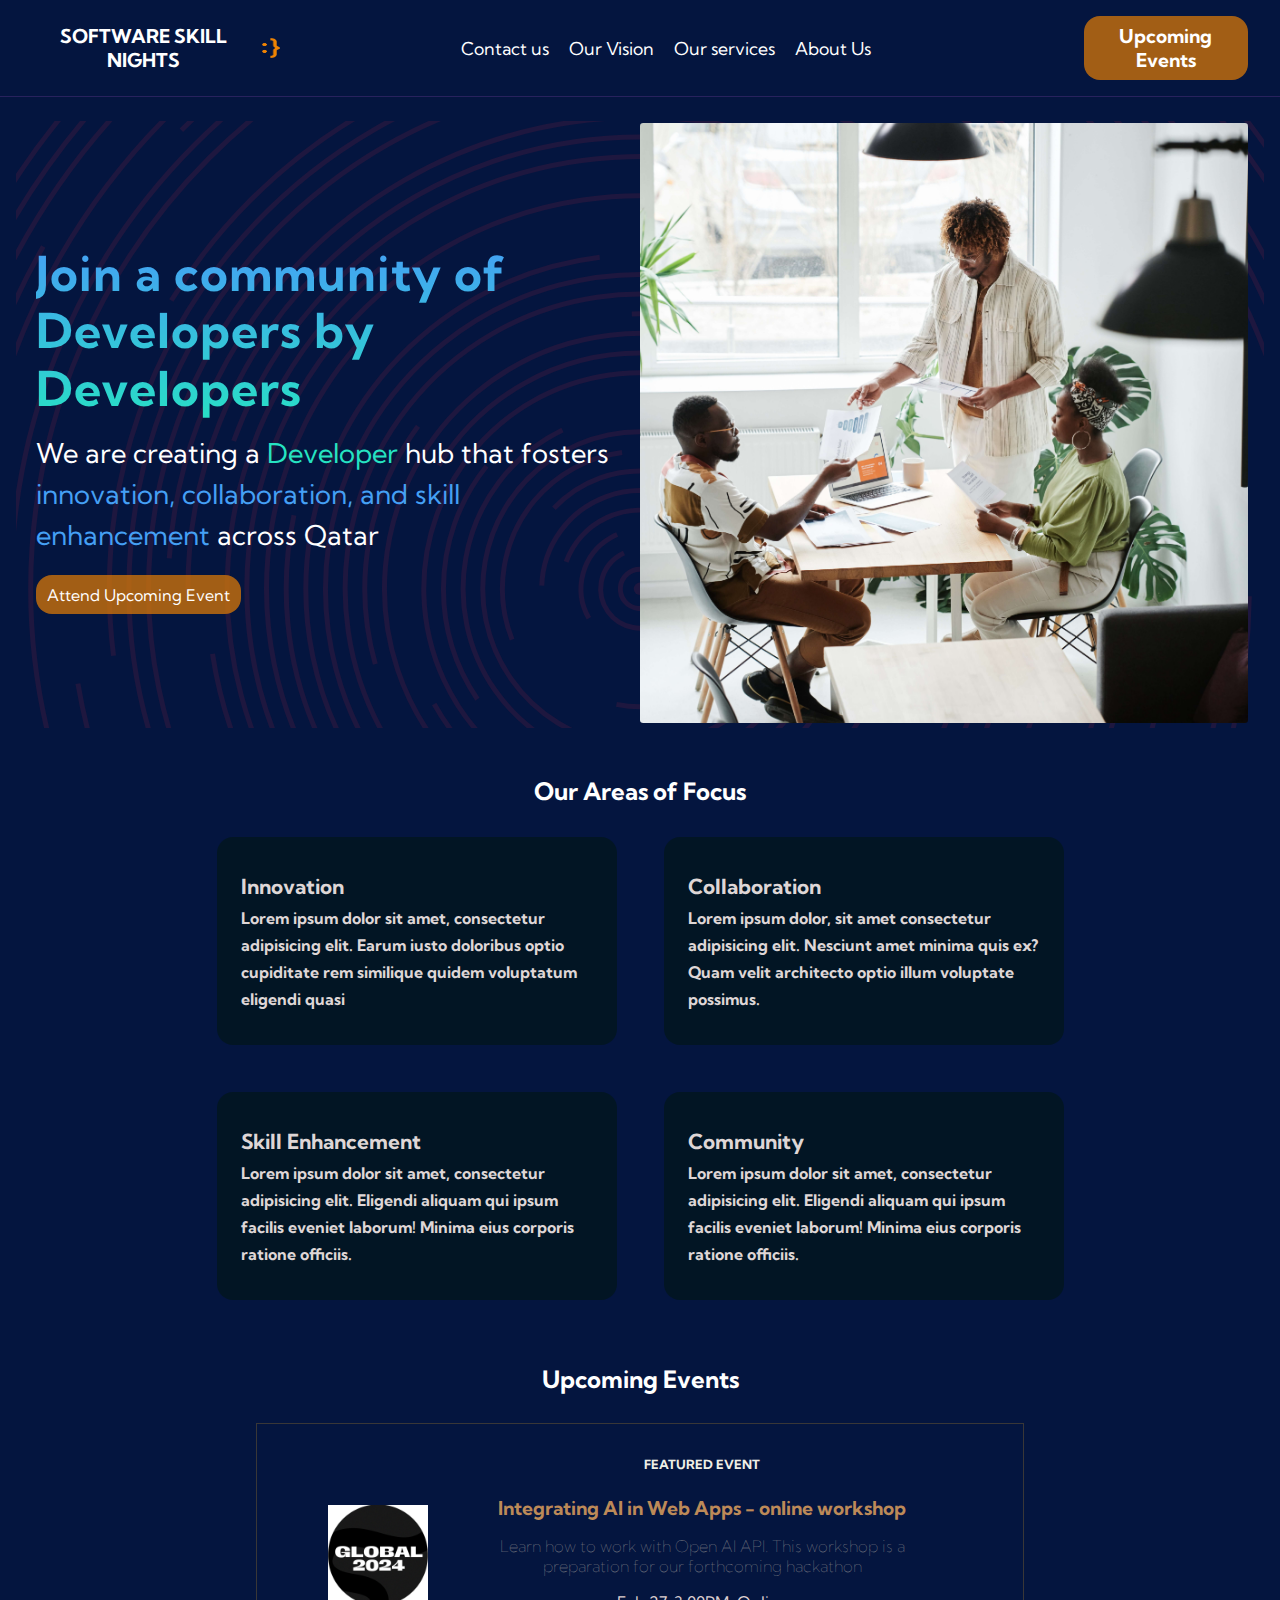
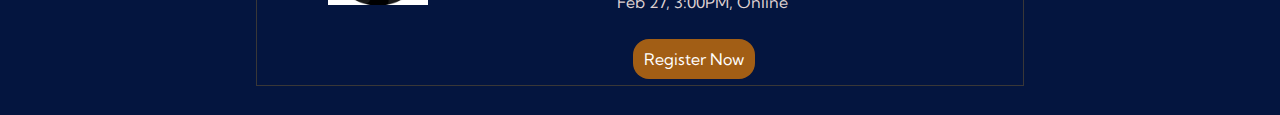
==== index.html @ 9b9510f3 "added a new section" ====
<!DOCTYPE html>
<html lang="en">
<head>
    <meta charset="UTF-8">
    <meta http-equiv="X-UA-Compatible" content="IE=edge">
    <meta name="viewport" content="width=device-width, initial-scale=1.0">
    <link rel="stylesheet" href="/css/styles.css">
    <!-- <link rel="stylesheet" href="https://cdnjs.cloudflare.com/ajax/libs/font-awesome/6.1.0/css/all.min.css" integrity="sha512-10/jx2EXwxxWqCLX/hHth/vu2KY3jCF70dCQB8TSgNjbCVAC/8vai53GfMDrO2Emgwccf2pJqxct9ehpzG+MTw==" crossorigin="anonymous" referrerpolicy="no-referrer"/> -->
    <!-- <link rel="stylesheet" href="https://cdnjs.cloudflare.com/ajax/libs/font-awesome/6.1.0/css/all.min.css" integrity="sha512-10/jx2EXwxxWqCLX/hHth/vu2KY3jCF70dCQB8TSgNjbCVAC/8vai53GfMDrO2Emgwccf2pJqxct9ehpzG+MTw==" crossorigin="anonymous" referrerpolicy="no-referrer"/> -->
    <link rel="stylesheet" href="https://cdnjs.cloudflare.com/ajax/libs/font-awesome/6.1.0/css/all.min.css" integrity="sha512-10/jx2EXwxxWqCLX/hHth/vu2KY3jCF70dCQB8TSgNjbCVAC/8vai53GfMDrO2Emgwccf2pJqxct9ehpzG+MTw==" crossorigin="anonymous" referrerpolicy="no-referrer">
    <title>Software Skill Nights</title>
</head>
<body>
    <header>
        <nav>
            <h3 class="logo">Software Skill Nights
              <img class="logo-img" src="/img/skillnightslogo.png" alt="">  
            </h3>
            <div class="nav-bars">
                <span></span>
                <span></span>
                <span></span>
            </div>  
            <div class="nav-links">
             <div class="links">
                <a href="#">Contact us</a>
                <a href="#">Our Vision</a>
                <a href="#">Our services</a>
                <a href="#">About Us</a>
             </div>  
             <a href="#" class="call-to-action">Upcoming Events</a> 
            </div>  
        </nav>
        <div class="side-menu-links show-mobile-menu">
            <div class="side-bar">
                <div class="side-links">
                   <a href="#">Contact us</a>
                   <a href="#">Vision</a>
                   <a href="#">Our services</a>
                   <a href="#">About Us</a>
                <a href="#">Upcoming Events</a> 
                </div>  
               </div>  

        </div>
    </header>
    <main>
        <section class="landing-page">
            <div class="txt">
                <h1>Join a<span class="accent-txt"> community </span> <span class="accent-txt">of</span> <span class="accent-txt">Developers by</span> Developers</h1>
                <p>We are creating a  <span class="accent-txt2">Developer</span> hub that fosters
                    <span class="accent-txt">innovation, collaboration, and skill enhancement</span> across Qatar
                </p>
                <div class="btns">
                    <a href="#" class="apply-btn">Attend Upcoming Event</a>
                    <!-- <a href="#" class="learn-more-btn">Learn More</a> -->
                </div>
            </div>
            <div class="hero-img">
                <img src="/img/pexels-darlene-alderson-7971229 (1).jpg" alt="">
            </div>
        </section>

        <div class="main-benefits-wrapper">
            <h2 class="section-title">Our Areas of Focus</h2>
            <div class="main-benefits-container">
            <div class="main-benefit">
              <h3 class="benefit-title">
                  <i class="fa-solid fa-gem"></i> Innovation </h3>
              <p>Lorem ipsum dolor sit amet, consectetur adipisicing elit. Earum iusto doloribus optio cupiditate 
                  rem similique quidem voluptatum eligendi quasi</p>
            </div>
            <div class="main-benefit">
              <h3 class="benefit-title"><i class="fa-solid fa-gem"></i> Collaboration </h3>
             <p>Lorem ipsum dolor, sit amet consectetur adipisicing elit. Nesciunt amet minima quis ex? Quam velit 
              architecto optio illum voluptate possimus.</p>
            </div>
            <div class="main-benefit">
              <h3 class="benefit-title"><i class="fa-solid fa-gem"></i> Skill Enhancement </h3>
              <p>Lorem ipsum dolor sit amet, consectetur adipisicing elit. Eligendi aliquam qui ipsum 
                  facilis eveniet laborum! Minima eius corporis ratione officiis.</p>
            </div>
            <div class="main-benefit">
                <h3 class="benefit-title"><i class="fa-solid fa-gem"></i> Community </h3>
                <p>Lorem ipsum dolor sit amet, consectetur adipisicing elit. Eligendi aliquam qui ipsum 
                    facilis eveniet laborum! Minima eius corporis ratione officiis.</p>
              </div>
        </div>
          </div>

 <div class="upcoming-event">
    <h2 class="section-title">Upcoming Events</h2>
    <div class="event-details-container">
        <img src="./img/Launch_Sale_Bevy_Banner-02.webp" alt="" class="event-banner">
        <div class="event-text">
        <h3 class="subtitle"> Featured Event</h3>   
        <p class="event-name">Integrating AI in Web Apps - online workshop</p>
        <p class="event-description">
         Learn how to work with Open AI API. This workshop is a preparation for our forthcoming hackathon
        </p>
         <p class="date-time-location">
           <span class="date">Feb 27,</span> 
           <span class="time">3:00PM,</span>
           <span class="location">Online</span>
         </p>
         <div class="btns">
            <a href="#" class="apply-btn">Register Now</a>
            <!-- <a href="#" class="learn-more-btn">Learn More</a> -->
        </div>
        </div>
    </div>
 </div>         
</main>


<script src="/js/index.js"></script>
</body>
---- css/styles.css ----
@import url('https://fonts.googleapis.com/css2?family=Kumbh+Sans&display=swap');

:root{
    /* CSS HEX */
--clr-penn-blue: #021340ff;
--clr-paynes-gray: #596480ff;
--clr-french-gray: #BBC1D0ff;
--clr-oxford-blue: #04153Fff;
--clr-white: #FFFFFFff;
}
*{
    box-sizing: border-box;
    margin: 0;
    padding: 0;
}
i{
    font-family: unset !important;
}
img{
    max-width: 100%;
}
a{
    text-decoration: none;
    color: #fff;
}
.section-title{
    text-align: center;
}
body{
    background: var(--clr-oxford-blue);
    font-family: 'Kumbh Sans', sans-serif;
    color: #fff;
}
section{
    padding: 2rem 1rem;
}
section:nth-of-type(1){
    padding: 0.1rem 1rem;
}
/*start of navigation */
header{
    position: sticky;
    top: 0;
    bottom: 0;
    left: 0;
    right: 0;
    background: var(--clr-oxford-blue);
}
.logo img{
    width: 20px;
    height: 20px;
}
.logo{
    display: flex;
    align-items: center;
    gap: 0.4rem;
    text-transform: uppercase;
}
nav{
    display: flex;
    align-items: center;
    justify-content: space-between;
    padding: 0.5rem 2rem 0.5rem 2rem;
    padding: 1rem 2rem;
    color: #fff;
    position: relative;
    text-align: center;
    border-bottom: 1px solid rgb(40, 34, 93);
}
.nav-links{
    display: grid;
    grid-template-columns: 4.8fr 1fr;
    justify-content: center;
    gap: 1rem;
    align-items: center;
}
.links>*{
    padding-right: 1rem;
    font-size: 1.1rem;
}

nav h3{
    font-size: 1.2rem;
}
.nav-bars{
    cursor: pointer;
    margin-top: 0.6rem;
}
.nav-bars span{
    display: block;
    height: 2px;
    width: 25px;
    background: #fff;
    margin-bottom: 0.2rem;
    margin-right: 2.5rem;
    position: relative;
    transition: 200ms ease-in;
}
.rotate span:nth-child(2){
    display: none;
}
.rotate span:nth-child(1){
    transform: rotate(-45deg);
    bottom: -0.3rem;
}

.rotate span:nth-child(3){
    transform: rotate(45deg);
}
.side-menu-links{
    background:rgb(18, 17, 17);
    position: fixed;
    top: 3rem;
    left: 0;
    right: 0;
    bottom: 0;
    display: flex;
    justify-content: space-around;
    flex-direction: column;
    align-items: center;
    opacity: 0.9;
    padding-bottom: 2rem;
}
/* .side-menu-links{
    display: none;
} */

.nav-bars{
    display: none;
}
/* toggle on click */
.show-mobile-menu{
    transition: 180ms ease-in;
    transform: translateX(100%);
}
.side-links{
    display: flex;
    flex-direction: column;
    justify-content: space-between;
    text-align: center;
    gap: 1rem;
    min-height: 400px;
}
.links a, .side-links a{
    transition: all 300ms;
}
.links a:hover, .side-links a:hover{
    color: #d07309c7;
}
.call-to-action{
    /* border: 1px solid #fff; */
    border-radius: 1rem;
    padding: 0.5rem 0.7rem;
    transition:all 200ms ease-in-out;
    background: #d07309c7;
    font-size: 1.2rem;
    font-weight: bolder;
}
/* .call-to-action:hover{
    background: linear-gradient(#15a089,#0a3f70);
} */
/* end of navigation */

/* landing-page start */
.landing-page{
    display: grid;
    grid-template-columns: 1fr 1fr;
    align-items: center;
    justify-content: center;
    justify-items: center;
    margin: 1.5rem 1rem;
    background-color: #04153F;
background-image: url("data:image/svg+xml,%3Csvg xmlns='http://www.w3.org/2000/svg' viewBox='0 0 2000 1500'%3E%3Cdefs%3E%3Ccircle stroke='%231E173F' vector-effect='non-scaling-stroke' id='a' fill='none' stroke-width='5' r='315'/%3E%3Cuse id='f' href='%23a' stroke-dasharray='100 100 100 9999'/%3E%3Cuse id='b' href='%23a' stroke-dasharray='250 250 250 250 250 9999'/%3E%3Cuse id='e' href='%23a' stroke-dasharray='1000 500 1000 500 9999'/%3E%3Cuse id='g' href='%23a' stroke-dasharray='1500 9999'/%3E%3Cuse id='h' href='%23a' stroke-dasharray='2000 500 500 9999'/%3E%3Cuse id='j' href='%23a' stroke-dasharray='800 800 800 800 800 9999'/%3E%3Cuse id='k' href='%23a' stroke-dasharray='1200 1200 1200 1200 1200 9999'/%3E%3Cuse id='l' href='%23a' stroke-dasharray='1600 1600 1600 1600 1600 9999'/%3E%3C/defs%3E%3Cg transform='translate(1000 750)' %3E%3Cg transform='rotate(0 0 0)' %3E%3Ccircle fill='%231E173F' r='10'/%3E%3Cg transform='rotate(0 0 0)'%3E%3Cuse href='%23f' transform='scale(.1) rotate(50 0 0)' /%3E%3Cuse href='%23f' transform='scale(.2) rotate(100 0 0)' /%3E%3Cuse href='%23f' transform='scale(.3) rotate(150 0 0)' /%3E%3C/g%3E%3Cg transform='rotate(0 0 0)'%3E%3Cuse href='%23b' transform='scale(.4) rotate(200 0 0)' /%3E%3Cuse href='%23z' transform='scale(.5) rotate(250 0 0)' /%3E%3C/g%3E%3Cg id='z' transform='rotate(0 0 0)'%3E%3Cg transform='rotate(0 0 0)'%3E%3Cuse href='%23b'/%3E%3Cuse href='%23b' transform='scale(1.2) rotate(90 0 0)' /%3E%3Cuse href='%23b' transform='scale(1.4) rotate(60 0 0)' /%3E%3Cuse href='%23e' transform='scale(1.6) rotate(120 0 0)' /%3E%3Cuse href='%23e' transform='scale(1.8) rotate(30 0 0)' /%3E%3C/g%3E%3C/g%3E%3Cg id='y' transform='rotate(0 0 0)'%3E%3Cg transform='rotate(0 0 0)'%3E%3Cuse href='%23e' transform='scale(1.1) rotate(20 0 0)' /%3E%3Cuse href='%23g' transform='scale(1.3) rotate(-40 0 0)' /%3E%3Cuse href='%23g' transform='scale(1.5) rotate(60 0 0)' /%3E%3Cuse href='%23h' transform='scale(1.7) rotate(-80 0 0)' /%3E%3Cuse href='%23j' transform='scale(1.9) rotate(100 0 0)' /%3E%3C/g%3E%3C/g%3E%3Cg transform='rotate(0 0 0)'%3E%3Cg transform='rotate(0 0 0)'%3E%3Cg transform='rotate(0 0 0)'%3E%3Cuse href='%23h' transform='scale(2) rotate(60 0 0)'/%3E%3Cuse href='%23j' transform='scale(2.1) rotate(120 0 0)'/%3E%3Cuse href='%23j' transform='scale(2.3) rotate(180 0 0)'/%3E%3Cuse href='%23h' transform='scale(2.4) rotate(240 0 0)'/%3E%3Cuse href='%23j' transform='scale(2.5) rotate(300 0 0)'/%3E%3C/g%3E%3Cuse href='%23y' transform='scale(2) rotate(180 0 0)' /%3E%3Cuse href='%23j' transform='scale(2.7)'/%3E%3Cuse href='%23j' transform='scale(2.8) rotate(45 0 0)'/%3E%3Cuse href='%23j' transform='scale(2.9) rotate(90 0 0)'/%3E%3Cuse href='%23k' transform='scale(3.1) rotate(135 0 0)'/%3E%3Cuse href='%23k' transform='scale(3.2) rotate(180 0 0)'/%3E%3C/g%3E%3Cuse href='%23k' transform='scale(3.3) rotate(225 0 0)'/%3E%3Cuse href='%23k' transform='scale(3.5) rotate(270 0 0)'/%3E%3Cuse href='%23k' transform='scale(3.6) rotate(315 0 0)'/%3E%3Cuse href='%23k' transform='scale(3.7)'/%3E%3Cuse href='%23k' transform='scale(3.9) rotate(75 0 0)'/%3E%3C/g%3E%3C/g%3E%3C/g%3E%3C/svg%3E");
/* background-attachment: fixed; */
background-repeat: no-repeat;
background-size: cover;
}

.hero-img img{
    max-height: 600px;
    width: 700px;
    object-fit: cover;
    border-radius: 0.2rem;
}
.landing-page .txt{
    max-width: 600px;
}
.landing-page .txt h1{
   font-size: clamp(1rem, -1.5rem + 8vw, 3rem);
   line-height: 1.2;
   padding-bottom: 1rem;
   letter-spacing: 1px;
   background: -webkit-linear-gradient(#45a0f5, #26e3c2);
   -webkit-background-clip: text;
   -webkit-text-fill-color: transparent;
}
.landing-page .txt p{
   font-size: clamp(0.8rem, -1.3rem + 4vw, 1.7rem);
   line-height: 1.5;
}
.accent-txt{
    color: #45a0f5;
}
.accent-txt2{
    color: #26e3c2;
}
.btns{
    margin-top: 1.8rem;
}
.apply-btn{
    background: #d07309c7;
    color:#fff;
    padding: 0.6rem 0.7rem; 
    border-radius: 1rem;
    margin-right: 1rem;
}
/* .learn-more-btn{
    border: 1px solid #fff;
    border-radius: 1rem;
    padding: 0.35rem 0.7rem;
    transition:all 200ms ease-in-out;
} */
/* landing-page end */
.main-benefits-wrapper{
display: flex;
flex-direction: column;
justify-content: center;
justify-items: center;
align-items: center;
gap: 15px;
/* max-width: 1000px; */
width: 100%;
margin: 3rem auto;
}
.main-benefits-container{
    display: flex;
    flex-wrap: wrap;
    flex-direction: row;
    justify-content: center;
    justify-items: center;
    align-items: center;
    gap: 15px;
    /* max-width: 1000px; */
    width: 100%;
}
.main-benefit{
    background: #0116097b;
    margin: 1rem;
    /* width: 100%; */
    min-width: 300px;
    max-width: 400px;
    padding: 2rem 1.5rem;
    line-height: 1.7;
    color: #ded6d6;
    font-weight: bolder;
    border-radius: 1rem;
    justify-self: center;
    /* max-width: 1200px; */
}
.benefit-title{
    font-size: 1.3rem;
}

/*START OF FEATURED EVENT SECTION */
.upcoming-event{
    margin: 1.2rem auto;
    max-width: 800px;
    width: 100%;
}
.event-details-container{
    display: flex;
    flex-wrap: wrap;
    justify-content: center;
    text-align: center;
    gap: 1.5rem;
    padding: 1rem;
    /* background-color: #04153F;
    background-image: url("data:image/svg+xml,%3Csvg xmlns='http://www.w3.org/2000/svg' viewBox='0 0 2000 1500'%3E%3Cdefs%3E%3Ccircle stroke='%231E173F' vector-effect='non-scaling-stroke' id='a' fill='none' stroke-width='5' r='315'/%3E%3Cuse id='f' href='%23a' stroke-dasharray='100 100 100 9999'/%3E%3Cuse id='b' href='%23a' stroke-dasharray='250 250 250 250 250 9999'/%3E%3Cuse id='e' href='%23a' stroke-dasharray='1000 500 1000 500 9999'/%3E%3Cuse id='g' href='%23a' stroke-dasharray='1500 9999'/%3E%3Cuse id='h' href='%23a' stroke-dasharray='2000 500 500 9999'/%3E%3Cuse id='j' href='%23a' stroke-dasharray='800 800 800 800 800 9999'/%3E%3Cuse id='k' href='%23a' stroke-dasharray='1200 1200 1200 1200 1200 9999'/%3E%3Cuse id='l' href='%23a' stroke-dasharray='1600 1600 1600 1600 1600 9999'/%3E%3C/defs%3E%3Cg transform='translate(1000 750)' %3E%3Cg transform='rotate(0 0 0)' %3E%3Ccircle fill='%231E173F' r='10'/%3E%3Cg transform='rotate(0 0 0)'%3E%3Cuse href='%23f' transform='scale(.1) rotate(50 0 0)' /%3E%3Cuse href='%23f' transform='scale(.2) rotate(100 0 0)' /%3E%3Cuse href='%23f' transform='scale(.3) rotate(150 0 0)' /%3E%3C/g%3E%3Cg transform='rotate(0 0 0)'%3E%3Cuse href='%23b' transform='scale(.4) rotate(200 0 0)' /%3E%3Cuse href='%23z' transform='scale(.5) rotate(250 0 0)' /%3E%3C/g%3E%3Cg id='z' transform='rotate(0 0 0)'%3E%3Cg transform='rotate(0 0 0)'%3E%3Cuse href='%23b'/%3E%3Cuse href='%23b' transform='scale(1.2) rotate(90 0 0)' /%3E%3Cuse href='%23b' transform='scale(1.4) rotate(60 0 0)' /%3E%3Cuse href='%23e' transform='scale(1.6) rotate(120 0 0)' /%3E%3Cuse href='%23e' transform='scale(1.8) rotate(30 0 0)' /%3E%3C/g%3E%3C/g%3E%3Cg id='y' transform='rotate(0 0 0)'%3E%3Cg transform='rotate(0 0 0)'%3E%3Cuse href='%23e' transform='scale(1.1) rotate(20 0 0)' /%3E%3Cuse href='%23g' transform='scale(1.3) rotate(-40 0 0)' /%3E%3Cuse href='%23g' transform='scale(1.5) rotate(60 0 0)' /%3E%3Cuse href='%23h' transform='scale(1.7) rotate(-80 0 0)' /%3E%3Cuse href='%23j' transform='scale(1.9) rotate(100 0 0)' /%3E%3C/g%3E%3C/g%3E%3Cg transform='rotate(0 0 0)'%3E%3Cg transform='rotate(0 0 0)'%3E%3Cg transform='rotate(0 0 0)'%3E%3Cuse href='%23h' transform='scale(2) rotate(60 0 0)'/%3E%3Cuse href='%23j' transform='scale(2.1) rotate(120 0 0)'/%3E%3Cuse href='%23j' transform='scale(2.3) rotate(180 0 0)'/%3E%3Cuse href='%23h' transform='scale(2.4) rotate(240 0 0)'/%3E%3Cuse href='%23j' transform='scale(2.5) rotate(300 0 0)'/%3E%3C/g%3E%3Cuse href='%23y' transform='scale(2) rotate(180 0 0)' /%3E%3Cuse href='%23j' transform='scale(2.7)'/%3E%3Cuse href='%23j' transform='scale(2.8) rotate(45 0 0)'/%3E%3Cuse href='%23j' transform='scale(2.9) rotate(90 0 0)'/%3E%3Cuse href='%23k' transform='scale(3.1) rotate(135 0 0)'/%3E%3Cuse href='%23k' transform='scale(3.2) rotate(180 0 0)'/%3E%3C/g%3E%3Cuse href='%23k' transform='scale(3.3) rotate(225 0 0)'/%3E%3Cuse href='%23k' transform='scale(3.5) rotate(270 0 0)'/%3E%3Cuse href='%23k' transform='scale(3.6) rotate(315 0 0)'/%3E%3Cuse href='%23k' transform='scale(3.7)'/%3E%3Cuse href='%23k' transform='scale(3.9) rotate(75 0 0)'/%3E%3C/g%3E%3C/g%3E%3C/g%3E%3C/svg%3E");
    background-repeat: no-repeat;
    background-size: cover; */
    /* justify-content: space-around; */
    align-items: center;
    border: 1px solid rgb(57, 55, 55);
    max-width: 1000px;
    margin: 1.8rem 1rem;
}
.event-details-container img{
    max-width: 100px;
    width: 100%;
}
.event-details-container .subtitle{
    color: #efefe6;
    padding: 1rem;
    text-transform: uppercase;
    font-size: 0.8rem;
}
.event-details-container p{
    color: #ddd0d0;
    padding: 0.5rem;
    max-width: 500px;
}
.event-details-container .event-name{
    font-weight: bolder;
    color: #f0ac5fc7;
    font-size: 1.2rem;
}
.event-details-container .event-description{
    color: #9a9595;
    font-weight: lighter;
}

/* END OF FEATURED EVENT SECTION */


/* media queries */
@media(max-width:800px){
    .nav-links{
        display: none;
    }
    .nav-bars{
        display: block;
    }
    .landing-page{
        grid-template-columns: 1fr;
    }
    .hero-img{
        order: -1;
    }
    .landing-page .txt{
        max-width: 500px;
        text-align: center;
        margin-top: 2rem;
        background: #07053c;
        padding: 2rem 1rem;
        /* font-size: 1.8rem; */
    }
    .landing-page .txt p{
        font-size: clamp(1.2rem, 2.5vw, 2rem);  
        text-align: center;
    }
    .landing-page .txt h1{
        font-size: clamp(1.5rem, 2.5vw, 4rem); 
    }
    .hero-img{
        max-height: 380px;
    }
    .hero-img img{
        max-height: 380px;
    }
}

/* START OF PRICING PLANS SECTION */
.titles{
  text-align: center;
  padding-bottom: 2rem;
  display: flex;
  justify-content: center;
  justify-items: center;
  align-items: center;
  flex-direction: column;
}
.titles p{
    padding: 0.5rem;
    max-width: 600px;
}

/* hide scroll bars on chrome */
.technologies-used::-webkit-scrollbar {
    display: none;
  }
.technologies-used{
    -ms-overflow-style: none;  /* IE and Edge */
    scrollbar-width: none;  /* Firefox */
  }  
/* END OF PRICING PLANS SECTION */

/* make side menu disappear on big screens if open */
@media(min-width:800px){
    .side-menu-links{
    transform: translateX(100%);
    }   
}
/* end of media queries */
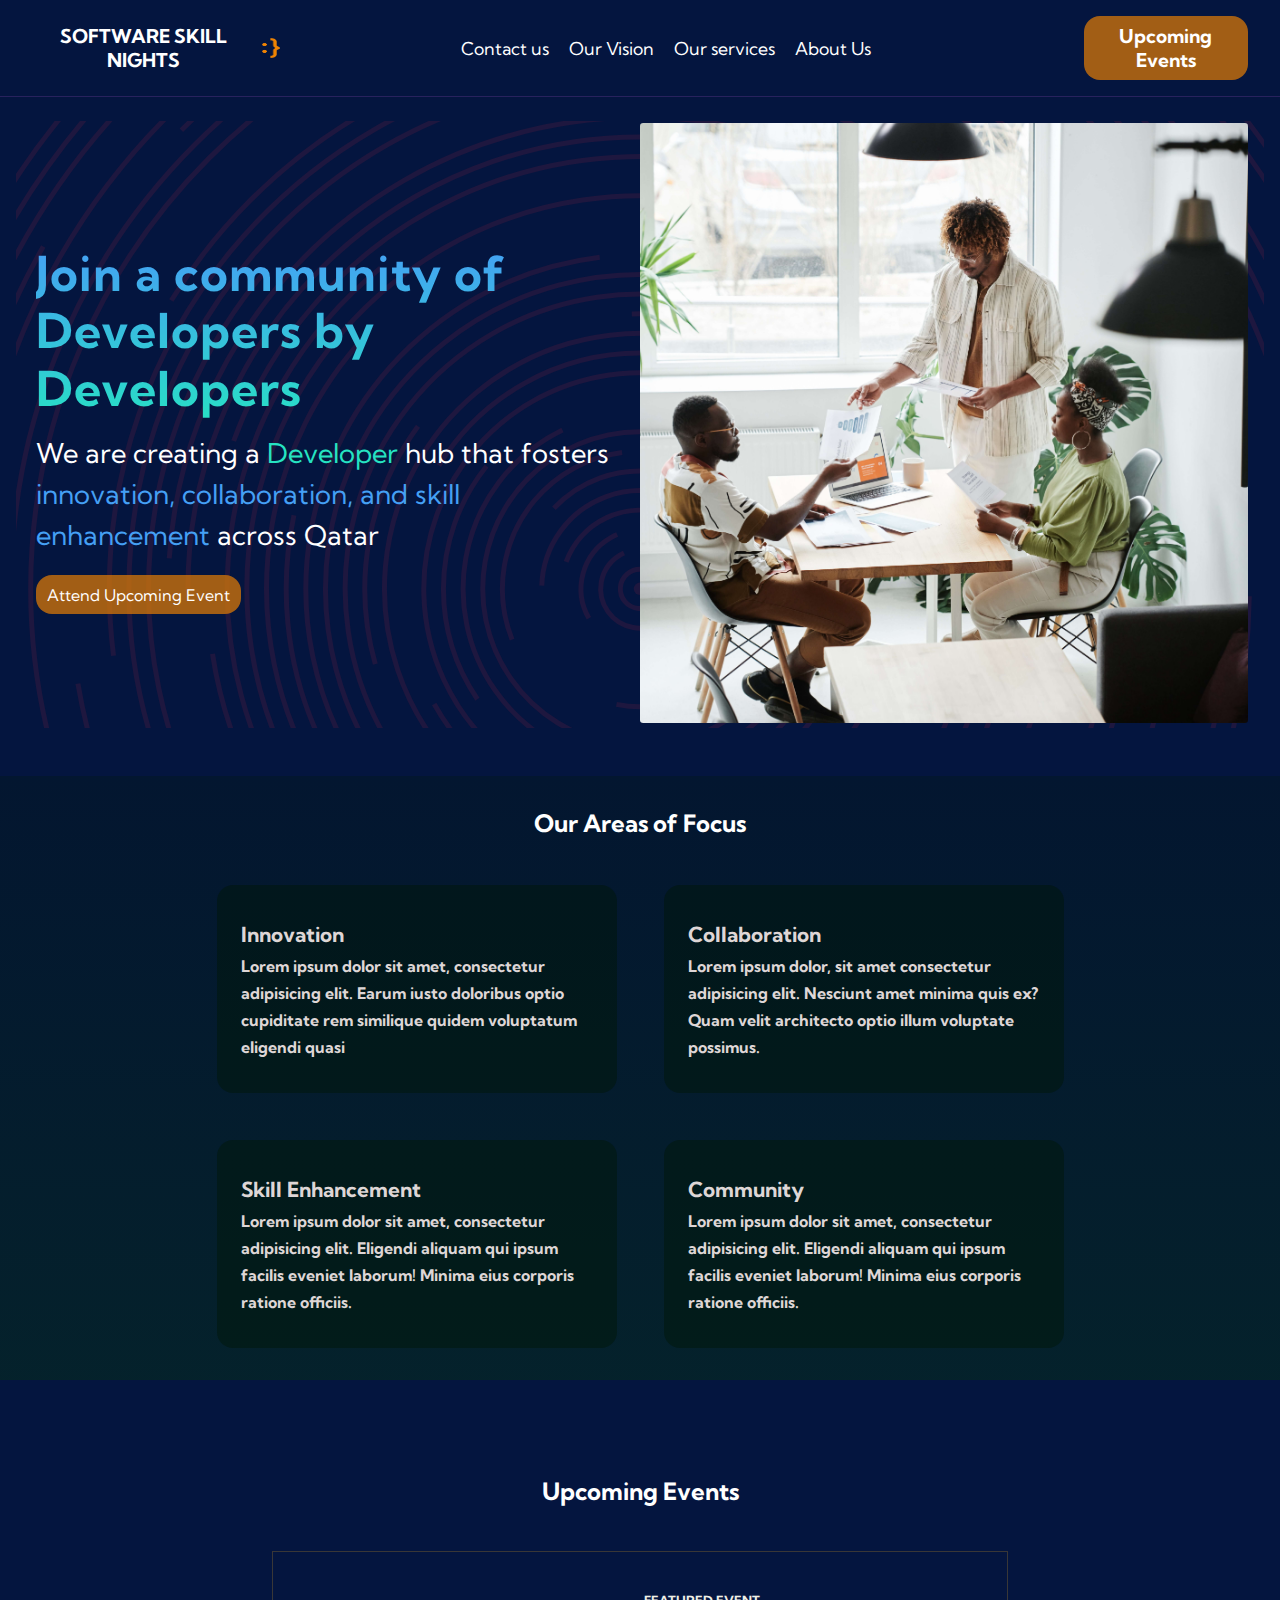
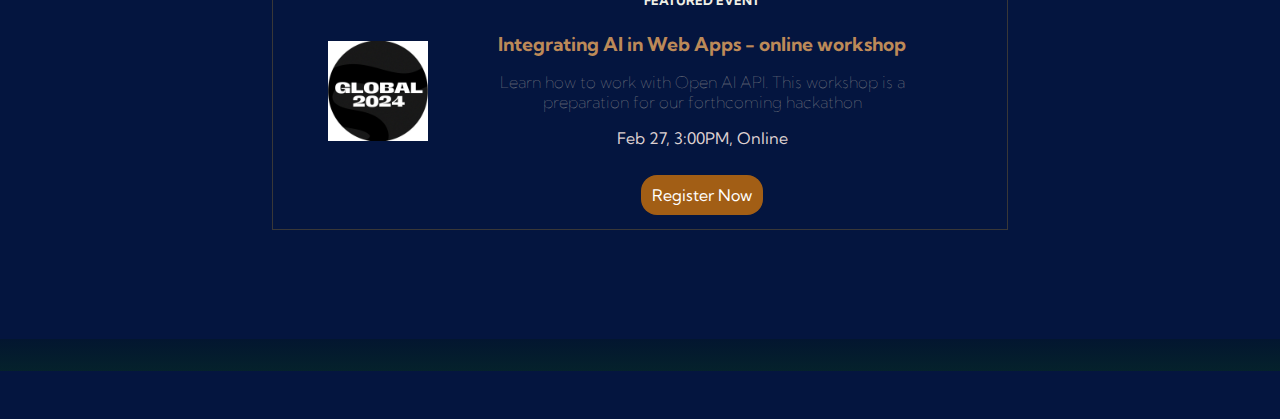
==== commit 0d904714: "added more sections" ====
--- a/index.html
+++ b/index.html
@@ -61,7 +61,7 @@
             </div>
         </section>
 
-        <div class="main-benefits-wrapper">
+        <section class="main-benefits-wrapper">
             <h2 class="section-title">Our Areas of Focus</h2>
             <div class="main-benefits-container">
             <div class="main-benefit">
@@ -86,9 +86,9 @@
                     facilis eveniet laborum! Minima eius corporis ratione officiis.</p>
               </div>
         </div>
-          </div>
+        </section>
 
- <div class="upcoming-event">
+ <section class="upcoming-event">
     <h2 class="section-title">Upcoming Events</h2>
     <div class="event-details-container">
         <img src="./img/Launch_Sale_Bevy_Banner-02.webp" alt="" class="event-banner">
@@ -109,7 +109,11 @@
         </div>
         </div>
     </div>
- </div>         
+</section>
+ 
+ <section class="main-benefits-wrapper about-us">
+
+    </section> 
 </main>
 
 
--- a/css/styles.css
+++ b/css/styles.css
@@ -25,6 +25,7 @@
 }
 .section-title{
     text-align: center;
+    padding: 1rem;
 }
 body{
     background: var(--clr-oxford-blue);
@@ -231,6 +232,8 @@
 /* max-width: 1000px; */
 width: 100%;
 margin: 3rem auto;
+background: linear-gradient(#031630, #052f167b);
+padding: 1rem;
 }
 .main-benefits-container{
     display: flex;
@@ -273,14 +276,14 @@
     justify-content: center;
     text-align: center;
     gap: 1.5rem;
-    padding: 1rem;
+    padding: 1.5rem 1rem;
     /* background-color: #04153F;
     background-image: url("data:image/svg+xml,%3Csvg xmlns='http://www.w3.org/2000/svg' viewBox='0 0 2000 1500'%3E%3Cdefs%3E%3Ccircle stroke='%231E173F' vector-effect='non-scaling-stroke' id='a' fill='none' stroke-width='5' r='315'/%3E%3Cuse id='f' href='%23a' stroke-dasharray='100 100 100 9999'/%3E%3Cuse id='b' href='%23a' stroke-dasharray='250 250 250 250 250 9999'/%3E%3Cuse id='e' href='%23a' stroke-dasharray='1000 500 1000 500 9999'/%3E%3Cuse id='g' href='%23a' stroke-dasharray='1500 9999'/%3E%3Cuse id='h' href='%23a' stroke-dasharray='2000 500 500 9999'/%3E%3Cuse id='j' href='%23a' stroke-dasharray='800 800 800 800 800 9999'/%3E%3Cuse id='k' href='%23a' stroke-dasharray='1200 1200 1200 1200 1200 9999'/%3E%3Cuse id='l' href='%23a' stroke-dasharray='1600 1600 1600 1600 1600 9999'/%3E%3C/defs%3E%3Cg transform='translate(1000 750)' %3E%3Cg transform='rotate(0 0 0)' %3E%3Ccircle fill='%231E173F' r='10'/%3E%3Cg transform='rotate(0 0 0)'%3E%3Cuse href='%23f' transform='scale(.1) rotate(50 0 0)' /%3E%3Cuse href='%23f' transform='scale(.2) rotate(100 0 0)' /%3E%3Cuse href='%23f' transform='scale(.3) rotate(150 0 0)' /%3E%3C/g%3E%3Cg transform='rotate(0 0 0)'%3E%3Cuse href='%23b' transform='scale(.4) rotate(200 0 0)' /%3E%3Cuse href='%23z' transform='scale(.5) rotate(250 0 0)' /%3E%3C/g%3E%3Cg id='z' transform='rotate(0 0 0)'%3E%3Cg transform='rotate(0 0 0)'%3E%3Cuse href='%23b'/%3E%3Cuse href='%23b' transform='scale(1.2) rotate(90 0 0)' /%3E%3Cuse href='%23b' transform='scale(1.4) rotate(60 0 0)' /%3E%3Cuse href='%23e' transform='scale(1.6) rotate(120 0 0)' /%3E%3Cuse href='%23e' transform='scale(1.8) rotate(30 0 0)' /%3E%3C/g%3E%3C/g%3E%3Cg id='y' transform='rotate(0 0 0)'%3E%3Cg transform='rotate(0 0 0)'%3E%3Cuse href='%23e' transform='scale(1.1) rotate(20 0 0)' /%3E%3Cuse href='%23g' transform='scale(1.3) rotate(-40 0 0)' /%3E%3Cuse href='%23g' transform='scale(1.5) rotate(60 0 0)' /%3E%3Cuse href='%23h' transform='scale(1.7) rotate(-80 0 0)' /%3E%3Cuse href='%23j' transform='scale(1.9) rotate(100 0 0)' /%3E%3C/g%3E%3C/g%3E%3Cg transform='rotate(0 0 0)'%3E%3Cg transform='rotate(0 0 0)'%3E%3Cg transform='rotate(0 0 0)'%3E%3Cuse href='%23h' transform='scale(2) rotate(60 0 0)'/%3E%3Cuse href='%23j' transform='scale(2.1) rotate(120 0 0)'/%3E%3Cuse href='%23j' transform='scale(2.3) rotate(180 0 0)'/%3E%3Cuse href='%23h' transform='scale(2.4) rotate(240 0 0)'/%3E%3Cuse href='%23j' transform='scale(2.5) rotate(300 0 0)'/%3E%3C/g%3E%3Cuse href='%23y' transform='scale(2) rotate(180 0 0)' /%3E%3Cuse href='%23j' transform='scale(2.7)'/%3E%3Cuse href='%23j' transform='scale(2.8) rotate(45 0 0)'/%3E%3Cuse href='%23j' transform='scale(2.9) rotate(90 0 0)'/%3E%3Cuse href='%23k' transform='scale(3.1) rotate(135 0 0)'/%3E%3Cuse href='%23k' transform='scale(3.2) rotate(180 0 0)'/%3E%3C/g%3E%3Cuse href='%23k' transform='scale(3.3) rotate(225 0 0)'/%3E%3Cuse href='%23k' transform='scale(3.5) rotate(270 0 0)'/%3E%3Cuse href='%23k' transform='scale(3.6) rotate(315 0 0)'/%3E%3Cuse href='%23k' transform='scale(3.7)'/%3E%3Cuse href='%23k' transform='scale(3.9) rotate(75 0 0)'/%3E%3C/g%3E%3C/g%3E%3C/g%3E%3C/svg%3E");
     background-repeat: no-repeat;
     background-size: cover; */
     /* justify-content: space-around; */
     align-items: center;
-    border: 1px solid rgb(57, 55, 55);
+    border: 0.5px solid rgb(57, 55, 55);
     max-width: 1000px;
     margin: 1.8rem 1rem;
 }
@@ -308,6 +311,14 @@
     color: #9a9595;
     font-weight: lighter;
 }
+.event-details-container .apply-btn{
+    margin: 1rem;
+}
+
+/* ABOUT US SECTION */
+
+/* ABOUT US SECTION */
+
 
 /* END OF FEATURED EVENT SECTION */
 
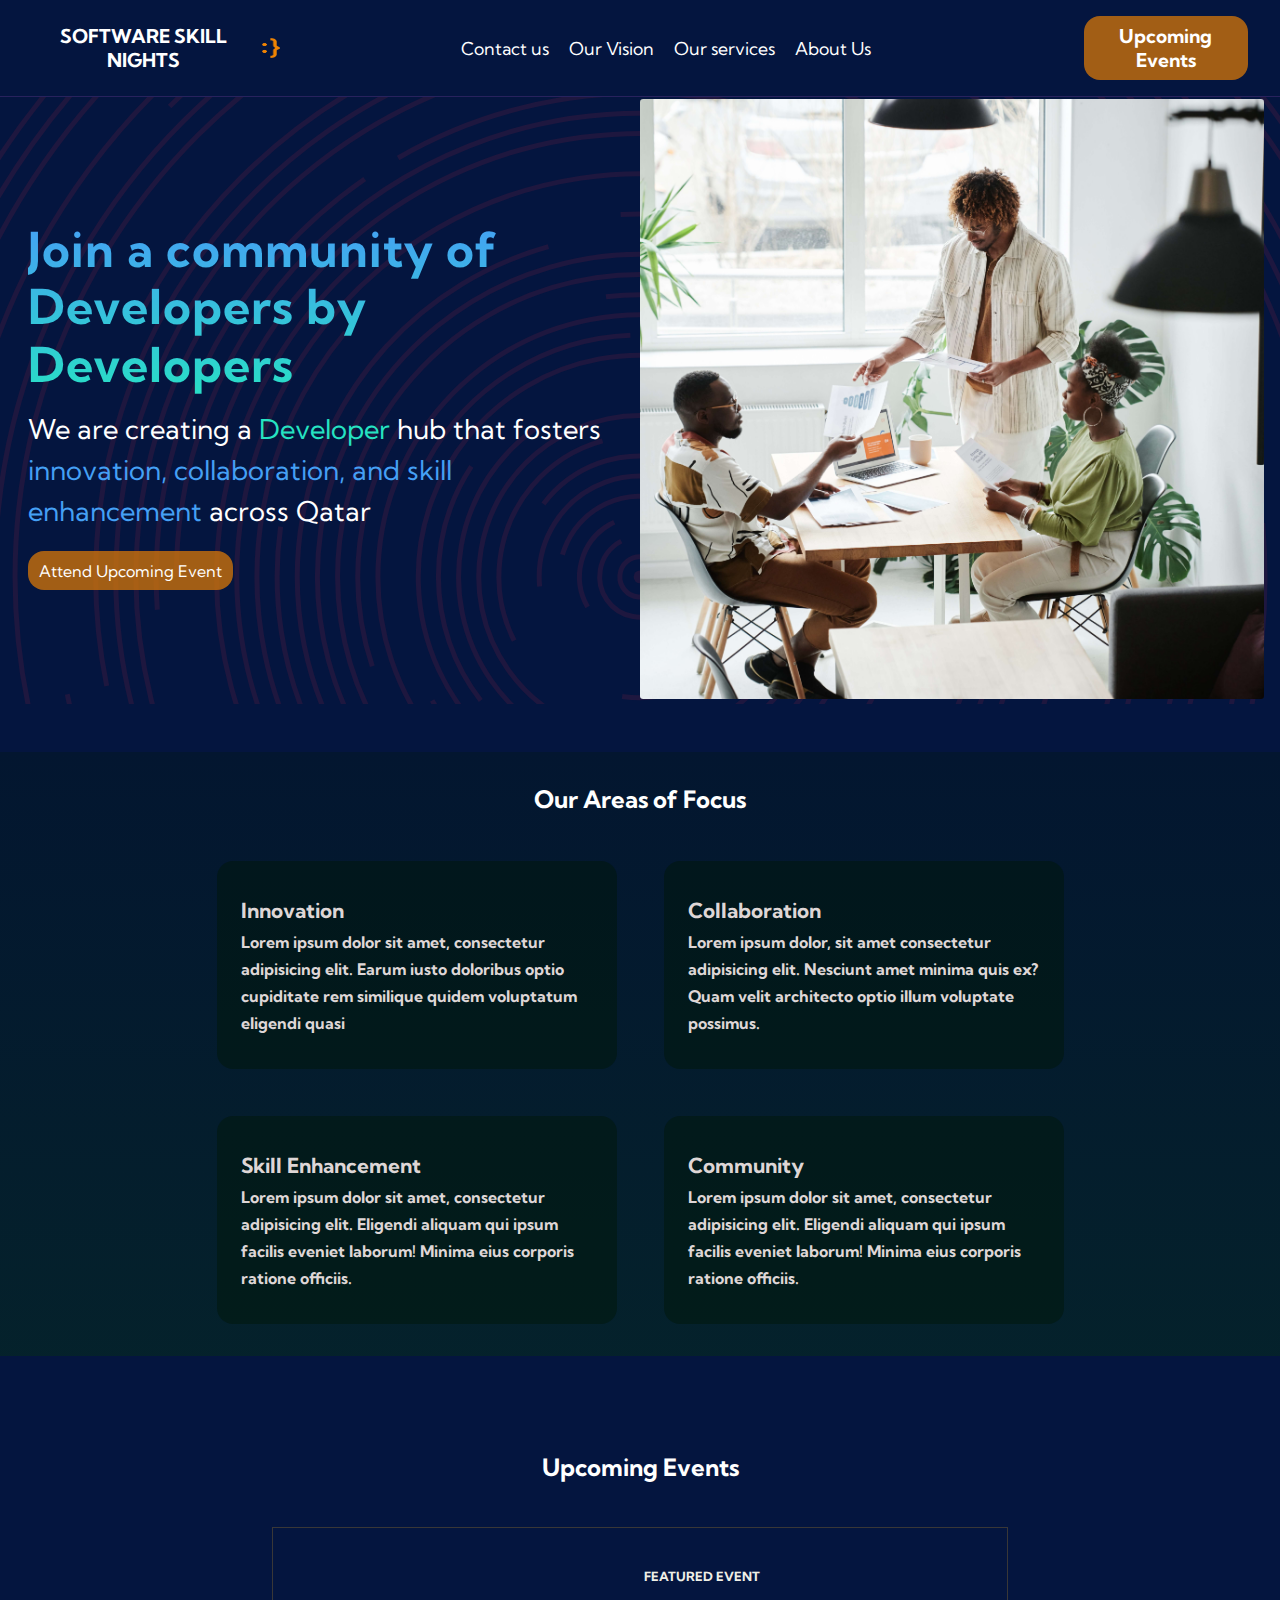
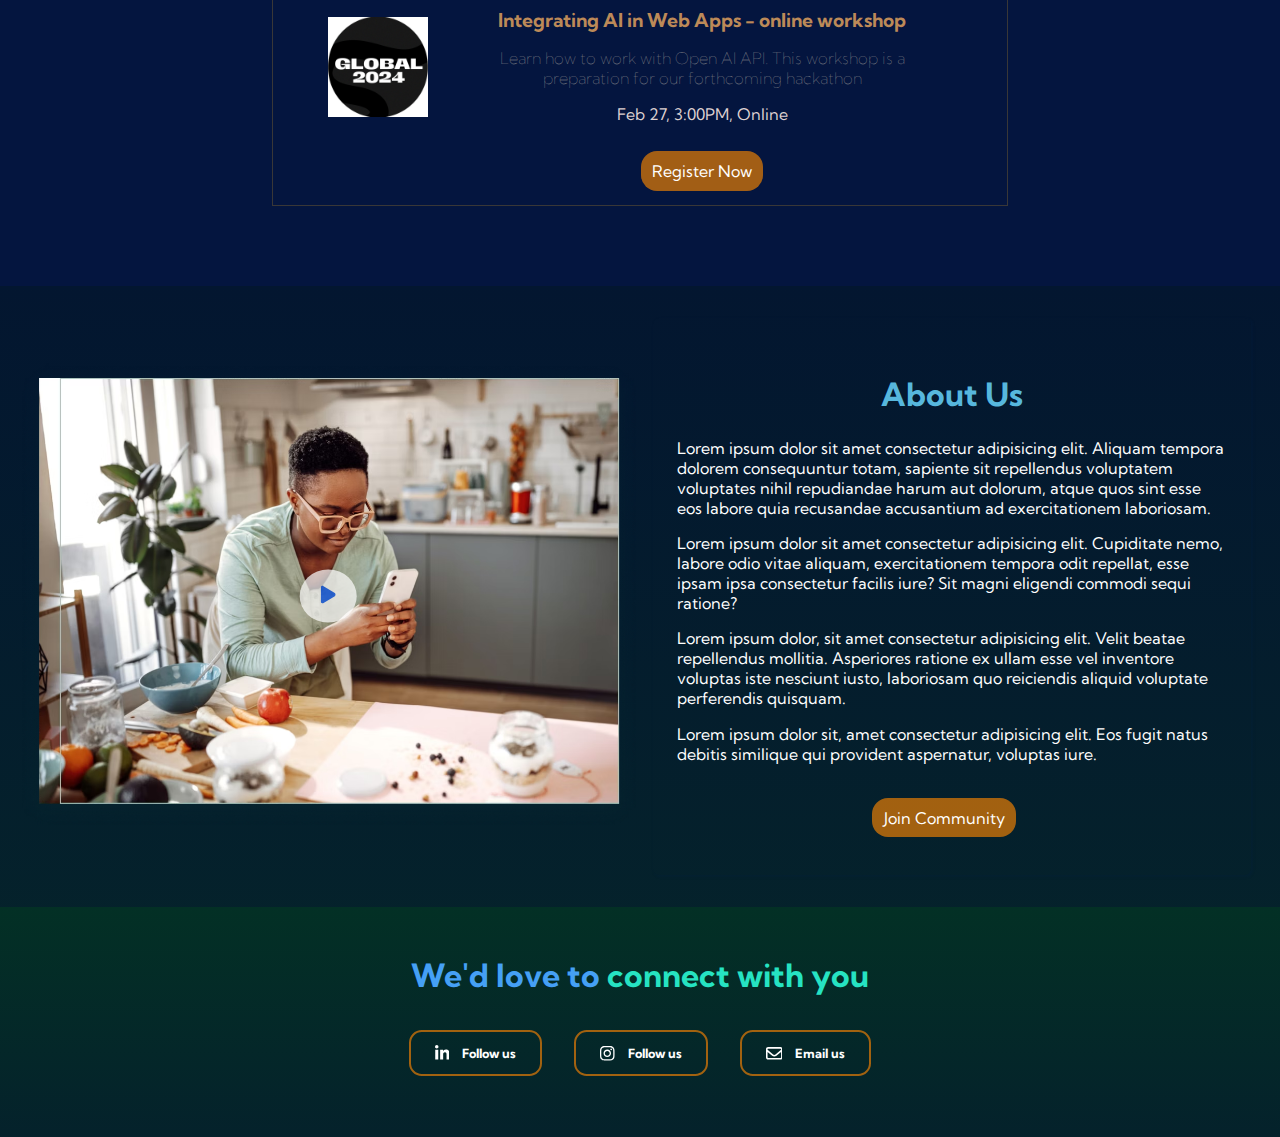
==== commit 10bba3b8: "added social media section and About us section" ====
--- a/index.html
+++ b/index.html
@@ -110,10 +110,53 @@
         </div>
     </div>
 </section>
- 
+<!--  
  <section class="main-benefits-wrapper about-us">
 
-    </section> 
+    </section>  -->
+    <section class="ebook-section landing-page about-us video-intro">
+        <div class="video-container">
+            <img src="./img/dummy-img.avif" class="thumbnail-image" alt="">  
+            <!-- <button class="btn">Button</button> -->
+           <div  class="btn  video-btn open-popup-link"  >
+              <svg xmlns="http://www.w3.org/2000/svg" height="1.25em" viewBox="0 0 384 512"><!--! Font Awesome Free 6.4.0 by @fontawesome - https://fontawesome.com License - https://fontawesome.com/license (Commercial License) Copyright 2023 Fonticons, Inc. --><style>.video-btn svg{fill:#0150ef}</style><path d="M73 39c-14.8-9.1-33.4-9.4-48.5-.9S0 62.6 0 80V432c0 17.4 9.4 33.4 24.5 41.9s33.7 8.1 48.5-.9L361 297c14.3-8.7 23-24.2 23-41s-8.7-32.2-23-41L73 39z"/></svg>
+           </div> 
+
+          </div>
+        <div class="about-ebook-txt" id="about-us">
+            <!-- <p class="small-title">10 Years in One Book</p> -->
+            <h2 class="big-title">About Us</h2>
+            <p>Lorem ipsum dolor sit amet consectetur adipisicing elit. Aliquam tempora dolorem consequuntur totam, sapiente sit repellendus voluptatem voluptates nihil repudiandae harum aut dolorum, atque quos sint esse eos labore quia recusandae accusantium ad exercitationem laboriosam. </p>
+            <p>Lorem ipsum dolor sit amet consectetur adipisicing elit. Cupiditate nemo, labore odio vitae aliquam, exercitationem tempora odit repellat, esse ipsam ipsa consectetur facilis iure? Sit magni eligendi commodi sequi ratione? </p>
+            <p>Lorem ipsum dolor, sit amet consectetur adipisicing elit. Velit beatae repellendus mollitia. Asperiores ratione ex ullam esse vel inventore voluptas iste nesciunt iusto, laboriosam quo reiciendis aliquid voluptate perferendis quisquam.</p>
+            <p>Lorem ipsum dolor sit, amet consectetur adipisicing elit. Eos fugit natus debitis similique qui provident aspernatur, voluptas iure.</p>
+            <!-- <a  class="after-txt-btn" id="open-contact-us">Join Community</a>  -->
+            <div class="btns">
+                <a href="#" class="apply-btn">Join Community</a>
+                <!-- <a href="#" class="learn-more-btn">Learn More</a> -->
+            </div>
+        </div>
+    </section>
+
+    <section class="follow-us">
+        <h2 class="secttion-title-main">
+          <span class="accent-txt"> We'd love to </span> <span class="accent-txt2">connect with you</span>
+         <div class="social-media-links">
+              <a class="social-media-link" href="https://www.linkedin.com/company/info-sec-sages/">
+                <svg xmlns="http://www.w3.org/2000/svg" height="1.3em" viewBox="0 0 448 512"><!--! Font Awesome Free 6.4.0 by @fontawesome - https://fontawesome.com License - https://fontawesome.com/license (Commercial License) Copyright 2023 Fonticons, Inc. --><style>svg{fill:#0e76a8}</style><path d="M100.28 448H7.4V148.9h92.88zM53.79 108.1C24.09 108.1 0 83.5 0 53.8a53.79 53.79 0 0 1 107.58 0c0 29.7-24.1 54.3-53.79 54.3zM447.9 448h-92.68V302.4c0-34.7-.7-79.2-48.29-79.2-48.29 0-55.69 37.7-55.69 76.7V448h-92.78V148.9h89.08v40.8h1.3c12.4-23.5 42.69-48.3 87.88-48.3 94 0 111.28 61.9 111.28 142.3V448z"/></svg>
+                Follow us
+              </a>
+              <a class="social-media-link" href="https://instagram.com/infosecsages3?igshid=ZDc4ODBmNjlmNQ==">
+                <svg xmlns="http://www.w3.org/2000/svg" height="1.3em" viewBox="0 0 448 512"><!--! Font Awesome Free 6.4.0 by @fontawesome - https://fontawesome.com License - https://fontawesome.com/license (Commercial License) Copyright 2023 Fonticons, Inc. --><style>svg{fill:#ffffff}</style><path d="M224.1 141c-63.6 0-114.9 51.3-114.9 114.9s51.3 114.9 114.9 114.9S339 319.5 339 255.9 287.7 141 224.1 141zm0 189.6c-41.1 0-74.7-33.5-74.7-74.7s33.5-74.7 74.7-74.7 74.7 33.5 74.7 74.7-33.6 74.7-74.7 74.7zm146.4-194.3c0 14.9-12 26.8-26.8 26.8-14.9 0-26.8-12-26.8-26.8s12-26.8 26.8-26.8 26.8 12 26.8 26.8zm76.1 27.2c-1.7-35.9-9.9-67.7-36.2-93.9-26.2-26.2-58-34.4-93.9-36.2-37-2.1-147.9-2.1-184.9 0-35.8 1.7-67.6 9.9-93.9 36.1s-34.4 58-36.2 93.9c-2.1 37-2.1 147.9 0 184.9 1.7 35.9 9.9 67.7 36.2 93.9s58 34.4 93.9 36.2c37 2.1 147.9 2.1 184.9 0 35.9-1.7 67.7-9.9 93.9-36.2 26.2-26.2 34.4-58 36.2-93.9 2.1-37 2.1-147.8 0-184.8zM398.8 388c-7.8 19.6-22.9 34.7-42.6 42.6-29.5 11.7-99.5 9-132.1 9s-102.7 2.6-132.1-9c-19.6-7.8-34.7-22.9-42.6-42.6-11.7-29.5-9-99.5-9-132.1s-2.6-102.7 9-132.1c7.8-19.6 22.9-34.7 42.6-42.6 29.5-11.7 99.5-9 132.1-9s102.7-2.6 132.1 9c19.6 7.8 34.7 22.9 42.6 42.6 11.7 29.5 9 99.5 9 132.1s2.7 102.7-9 132.1z"/></svg>
+                Follow us
+              </a>
+              <a class="social-media-link" href="mailto:contact@infosecsages.com">
+                <svg xmlns="http://www.w3.org/2000/svg" height="1.3em" viewBox="0 0 512 512"><!--! Font Awesome Free 6.4.0 by @fontawesome - https://fontawesome.com License - https://fontawesome.com/license (Commercial License) Copyright 2023 Fonticons, Inc. --><style>svg{fill:#ffffff}</style><path d="M64 112c-8.8 0-16 7.2-16 16v22.1L220.5 291.7c20.7 17 50.4 17 71.1 0L464 150.1V128c0-8.8-7.2-16-16-16H64zM48 212.2V384c0 8.8 7.2 16 16 16H448c8.8 0 16-7.2 16-16V212.2L322 328.8c-38.4 31.5-93.7 31.5-132 0L48 212.2zM0 128C0 92.7 28.7 64 64 64H448c35.3 0 64 28.7 64 64V384c0 35.3-28.7 64-64 64H64c-35.3 0-64-28.7-64-64V128z"/></svg>
+                Email us
+              </a>
+         </div>   
+        </h2>
+    </section>
 </main>
 
 
--- a/css/styles.css
+++ b/css/styles.css
@@ -169,7 +169,7 @@
     align-items: center;
     justify-content: center;
     justify-items: center;
-    margin: 1.5rem 1rem;
+    /* margin: 1.5rem 1rem; */
     background-color: #04153F;
 background-image: url("data:image/svg+xml,%3Csvg xmlns='http://www.w3.org/2000/svg' viewBox='0 0 2000 1500'%3E%3Cdefs%3E%3Ccircle stroke='%231E173F' vector-effect='non-scaling-stroke' id='a' fill='none' stroke-width='5' r='315'/%3E%3Cuse id='f' href='%23a' stroke-dasharray='100 100 100 9999'/%3E%3Cuse id='b' href='%23a' stroke-dasharray='250 250 250 250 250 9999'/%3E%3Cuse id='e' href='%23a' stroke-dasharray='1000 500 1000 500 9999'/%3E%3Cuse id='g' href='%23a' stroke-dasharray='1500 9999'/%3E%3Cuse id='h' href='%23a' stroke-dasharray='2000 500 500 9999'/%3E%3Cuse id='j' href='%23a' stroke-dasharray='800 800 800 800 800 9999'/%3E%3Cuse id='k' href='%23a' stroke-dasharray='1200 1200 1200 1200 1200 9999'/%3E%3Cuse id='l' href='%23a' stroke-dasharray='1600 1600 1600 1600 1600 9999'/%3E%3C/defs%3E%3Cg transform='translate(1000 750)' %3E%3Cg transform='rotate(0 0 0)' %3E%3Ccircle fill='%231E173F' r='10'/%3E%3Cg transform='rotate(0 0 0)'%3E%3Cuse href='%23f' transform='scale(.1) rotate(50 0 0)' /%3E%3Cuse href='%23f' transform='scale(.2) rotate(100 0 0)' /%3E%3Cuse href='%23f' transform='scale(.3) rotate(150 0 0)' /%3E%3C/g%3E%3Cg transform='rotate(0 0 0)'%3E%3Cuse href='%23b' transform='scale(.4) rotate(200 0 0)' /%3E%3Cuse href='%23z' transform='scale(.5) rotate(250 0 0)' /%3E%3C/g%3E%3Cg id='z' transform='rotate(0 0 0)'%3E%3Cg transform='rotate(0 0 0)'%3E%3Cuse href='%23b'/%3E%3Cuse href='%23b' transform='scale(1.2) rotate(90 0 0)' /%3E%3Cuse href='%23b' transform='scale(1.4) rotate(60 0 0)' /%3E%3Cuse href='%23e' transform='scale(1.6) rotate(120 0 0)' /%3E%3Cuse href='%23e' transform='scale(1.8) rotate(30 0 0)' /%3E%3C/g%3E%3C/g%3E%3Cg id='y' transform='rotate(0 0 0)'%3E%3Cg transform='rotate(0 0 0)'%3E%3Cuse href='%23e' transform='scale(1.1) rotate(20 0 0)' /%3E%3Cuse href='%23g' transform='scale(1.3) rotate(-40 0 0)' /%3E%3Cuse href='%23g' transform='scale(1.5) rotate(60 0 0)' /%3E%3Cuse href='%23h' transform='scale(1.7) rotate(-80 0 0)' /%3E%3Cuse href='%23j' transform='scale(1.9) rotate(100 0 0)' /%3E%3C/g%3E%3C/g%3E%3Cg transform='rotate(0 0 0)'%3E%3Cg transform='rotate(0 0 0)'%3E%3Cg transform='rotate(0 0 0)'%3E%3Cuse href='%23h' transform='scale(2) rotate(60 0 0)'/%3E%3Cuse href='%23j' transform='scale(2.1) rotate(120 0 0)'/%3E%3Cuse href='%23j' transform='scale(2.3) rotate(180 0 0)'/%3E%3Cuse href='%23h' transform='scale(2.4) rotate(240 0 0)'/%3E%3Cuse href='%23j' transform='scale(2.5) rotate(300 0 0)'/%3E%3C/g%3E%3Cuse href='%23y' transform='scale(2) rotate(180 0 0)' /%3E%3Cuse href='%23j' transform='scale(2.7)'/%3E%3Cuse href='%23j' transform='scale(2.8) rotate(45 0 0)'/%3E%3Cuse href='%23j' transform='scale(2.9) rotate(90 0 0)'/%3E%3Cuse href='%23k' transform='scale(3.1) rotate(135 0 0)'/%3E%3Cuse href='%23k' transform='scale(3.2) rotate(180 0 0)'/%3E%3C/g%3E%3Cuse href='%23k' transform='scale(3.3) rotate(225 0 0)'/%3E%3Cuse href='%23k' transform='scale(3.5) rotate(270 0 0)'/%3E%3Cuse href='%23k' transform='scale(3.6) rotate(315 0 0)'/%3E%3Cuse href='%23k' transform='scale(3.7)'/%3E%3Cuse href='%23k' transform='scale(3.9) rotate(75 0 0)'/%3E%3C/g%3E%3C/g%3E%3C/g%3E%3C/svg%3E");
 /* background-attachment: fixed; */
@@ -317,8 +317,263 @@
 
 /* ABOUT US SECTION */
 
+
+/* ABOUT ME SCTION START */
+/* Container needed to position the button. Adjust the width as needed */
+.video-container {
+    position: relative;
+    /* width: 50%; */
+    max-width: 100%;
+  }
+  .video-container iframe{
+    position: absolute;
+    top: 0;
+    bottom: 0;
+    height: 100%;
+    width: 100%;
+    z-index: 1000;
+  }
+  /* Make the image responsive */
+  /* .video-container iframe {
+    width: 100%;
+    height: auto;
+    width:640px !important;
+    height:360;
+  } */
+  
+  /* Style the button and place it in the middle of the container/image */
+  .video-container .btn {
+    position: absolute;
+    top: 50%;
+    left: 50%;
+    transform: translate(-50%, -50%);
+    -ms-transform: translate(-50%, -50%);
+    background-color: #fff;
+    padding: 0.9rem 1.3rem;
+    border: none;
+    cursor: pointer;
+    border-radius: 50%;
+    opacity: 0.7;
+    transition: 100ms ease-in;
+  }
+  
+  .video-container .btn:hover {
+    opacity: 0.9;
+  }
+
+/*video popup styles*/
+.vimeo-shadowbox {
+  position: fixed;
+  left: 0;
+  top: 0;
+  right: 0;
+  bottom: 0;
+  z-index: 1000;
+  background: rgba(0, 0, 0, 0.7);
+  transition: all 0.5s ease;
+}
+.vimeo-shadowbox--hidden {
+  opacity: 0;
+  z-index: -1000;
+  visibility: hidden;
+  pointer-events: none;
+}
+.vimeo-shadowbox__video-wrapper {
+  position: fixed;
+  width: 100%;
+  left: 50%;
+  top: 50%;
+  transform: translate(-50%, -50%);
+  width: 100%;
+  max-width: 640px;
+}
+.vimeo-shadowbox__video {
+  position: relative;
+  padding-bottom: 56.25%;
+  /* 16:9 */
+  padding-top: 25px;
+  height: 0;
+}
+.vimeo-shadowbox__video iframe {
+  position: absolute;
+  top: 0;
+  left: 0;
+  width: 100%;
+  height: 100%;
+  padding: 0.8rem;
+}
+.vimeo-shadowbox__close-button{
+  width: 30px;
+  height: 30px;
+  background: rgb(7, 24, 176);
+  border-radius: 50%;
+  position: absolute;
+  padding: 0.5rem;
+  bottom:0;
+  top: -0.5rem;
+  right: 0;
+  display: flex;
+  text-align: center;
+  justify-content: center;
+}
+/* .vimeo-shadowbox__close-button {
+  width: 30px;
+  height: 30px;
+  border: 1px solid #fff;
+  border-radius: 50%;
+  position: absolute;
+  right: -15px;
+  top: -15px;
+  overflow: hidden;
+  text-indent: -9999em;
+  background: green;
+} */
+
+
+/* EBOOK SECTION START */
+.ebook-section .small-title{
+    all: unset;
+      color: #57dd74 !important;
+  }
+  .ebook-section{
+      /* background: #080924; */
+    background: linear-gradient(#031630, #052f167b);
+      align-items: center;
+      justify-items: center;
+  }
+  .ebook-section img{
+      height: 100%;
+  }
+  .about-ebook-txt{
+      box-shadow: rgba(5, 34, 80, 0.15) 1.95px 1.95px 2.6px;
+  }
+  .ebook-section .about-ebook-txt{
+      padding: 2rem 1.5rem;
+      border-radius: 0.4rem;
+      height: 100%;
+      display: flex;
+      flex-direction: column;
+      justify-content: center;
+      align-items: center;
+  }
+  .about-ebook-txt p{
+      max-width: 550px;
+  }
+  .about-ebook-txt>*{
+      margin-bottom: 0.95rem;
+  }
+  .ebook-section .small-title{
+      color: #444ff1;
+      font-weight: bolder;
+      margin-bottom: 2rem;
+  }
+  .about-ebook-txt h2{
+      font-size:2rem;
+      color: #57b7dd;
+      margin: 1.5rem 1rem;
+  }
+  .purchase-ebook-items{
+      display: flex;
+      align-items: center;
+      margin-top: 0.8rem;
+  }
+  .purchase-ebook-items a{
+      background: linear-gradient(#0c38e5,#57b7dd);
+      padding: 0.3rem 1rem;
+      border-radius: 0.2rem;
+      transition: 200ms ease-in-out;
+  }
+  .purchase-ebook-items a:hover, .after-txt-btn:hover{
+      opacity: 0.9;
+  }
+  .purchase-ebook-items span{
+      margin-left: 1.5rem;
+      color: #57b7dd;
+      font-weight: bolder;
+      user-select: none;
+  }
+  .after-txt-btn{
+      background: linear-gradient(#0c38e5,#57b7dd);
+      padding: 0.3rem 1rem;
+      border-radius: 0.2rem;
+      transition: 200ms ease-in-out;
+      max-width: 200px;
+      margin: 1rem;
+  }
+  
+  /* contact us section */
+  .contact_us_green .responsive-container-block {
+      min-height: 75px;
+      height: fit-content;
+      width: 100%;
+      display: flex;
+      flex-wrap: wrap;
+      justify-content: flex-start;
+      margin-top: 0px;
+      margin-right: auto;
+      margin-bottom: 60px;
+      margin-left: auto;
+      background-color: #0D0E31;
+  background-image: url("data:image/svg+xml,%3Csvg xmlns='http://www.w3.org/2000/svg' width='100%25' height='100%25' viewBox='0 0 1600 800'%3E%3Cg %3E%3Cpolygon fill='%230e0e35' points='1600 160 0 460 0 350 1600 50'/%3E%3Cpolygon fill='%230f0e39' points='1600 260 0 560 0 450 1600 150'/%3E%3Cpolygon fill='%23110e3c' points='1600 360 0 660 0 550 1600 250'/%3E%3Cpolygon fill='%23120e40' points='1600 460 0 760 0 650 1600 350'/%3E%3Cpolygon fill='%23130E44' points='1600 800 0 800 0 750 1600 450'/%3E%3C/g%3E%3C/svg%3E");
+  background-attachment: fixed;
+  background-size: cover;
+    }
+    
+    .contact_us_green input:focus {
+      outline-color: initial;
+      outline-style: none;
+      outline-width: initial;
+    }
+    
+    .contact_us_green textarea:focus {
+      outline-color: initial;
+      outline-style: none;
+      outline-width: initial;
+    }
+    
+    .contact_us_green .text-blk {
+      margin-top: 0px;
+      margin-right: 0px;
+      margin-bottom: 0px;
+      margin-left: 0px;
+      line-height: 25px;
+      color: #26e3c2;
+    }
+/* video-popup */
+
+/* ABOUT US SECTION END */
+
+
 /* ABOUT US SECTION */
-
+/* START OF WE'D LIKE TO HEAR FROM YOU SECTION */
+.follow-us{
+    background: linear-gradient(#033025, #052f167b);
+
+}
+.secttion-title-main{
+    text-align: center;
+    /* margin-bottom: 1rem; */
+    padding: 1rem;
+    font-size: 2rem;
+}
+.social-media-links{
+    display: flex;
+    justify-content: center;
+    align-items: center;
+    flex-wrap: wrap;
+    gap: 2rem;
+    padding: 0.8rem 1rem;
+    margin-top: 1.4rem;
+}
+.social-media-link{
+font-size: 0.8rem;
+display: flex;
+align-items: center;
+gap: 0.8rem;
+border: 2px solid #d07309c7;
+padding: 0.8rem 1.5rem;
+border-radius: 0.8rem;
+}
 
 /* END OF FEATURED EVENT SECTION */
 
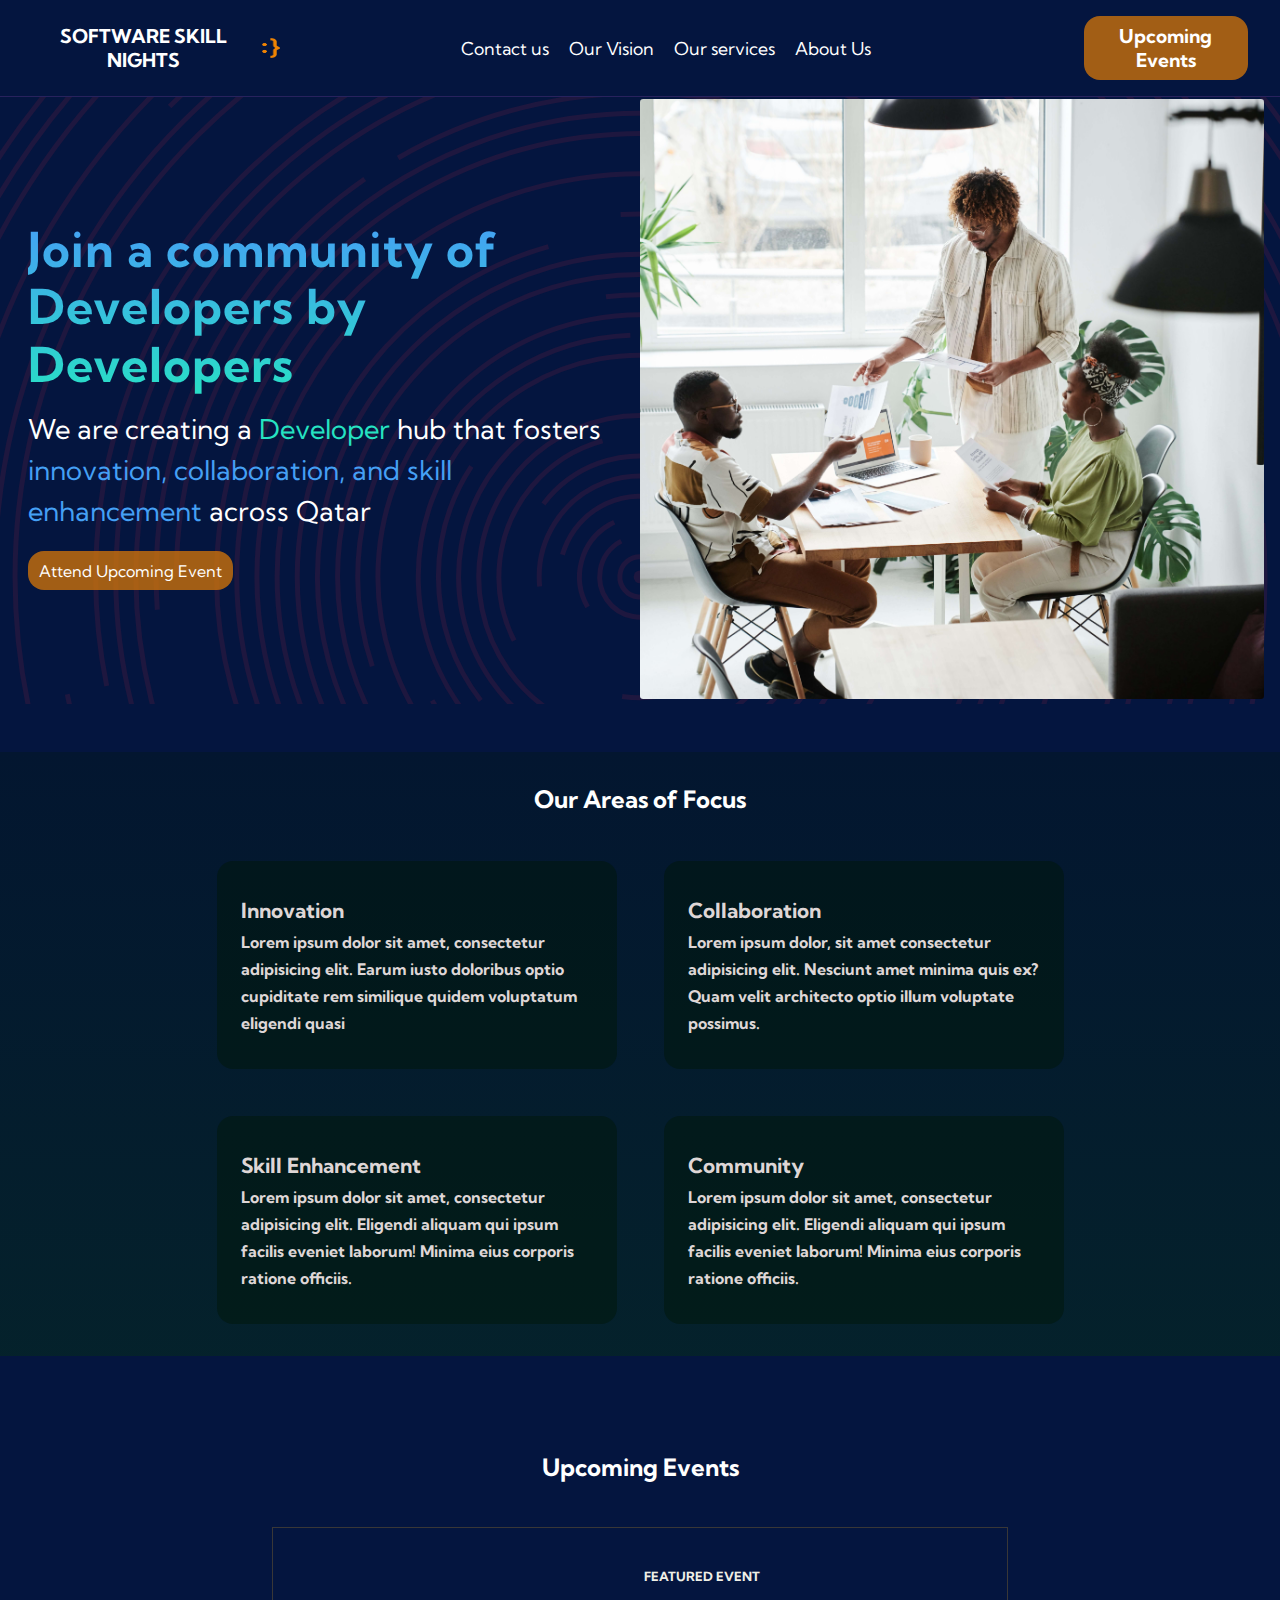
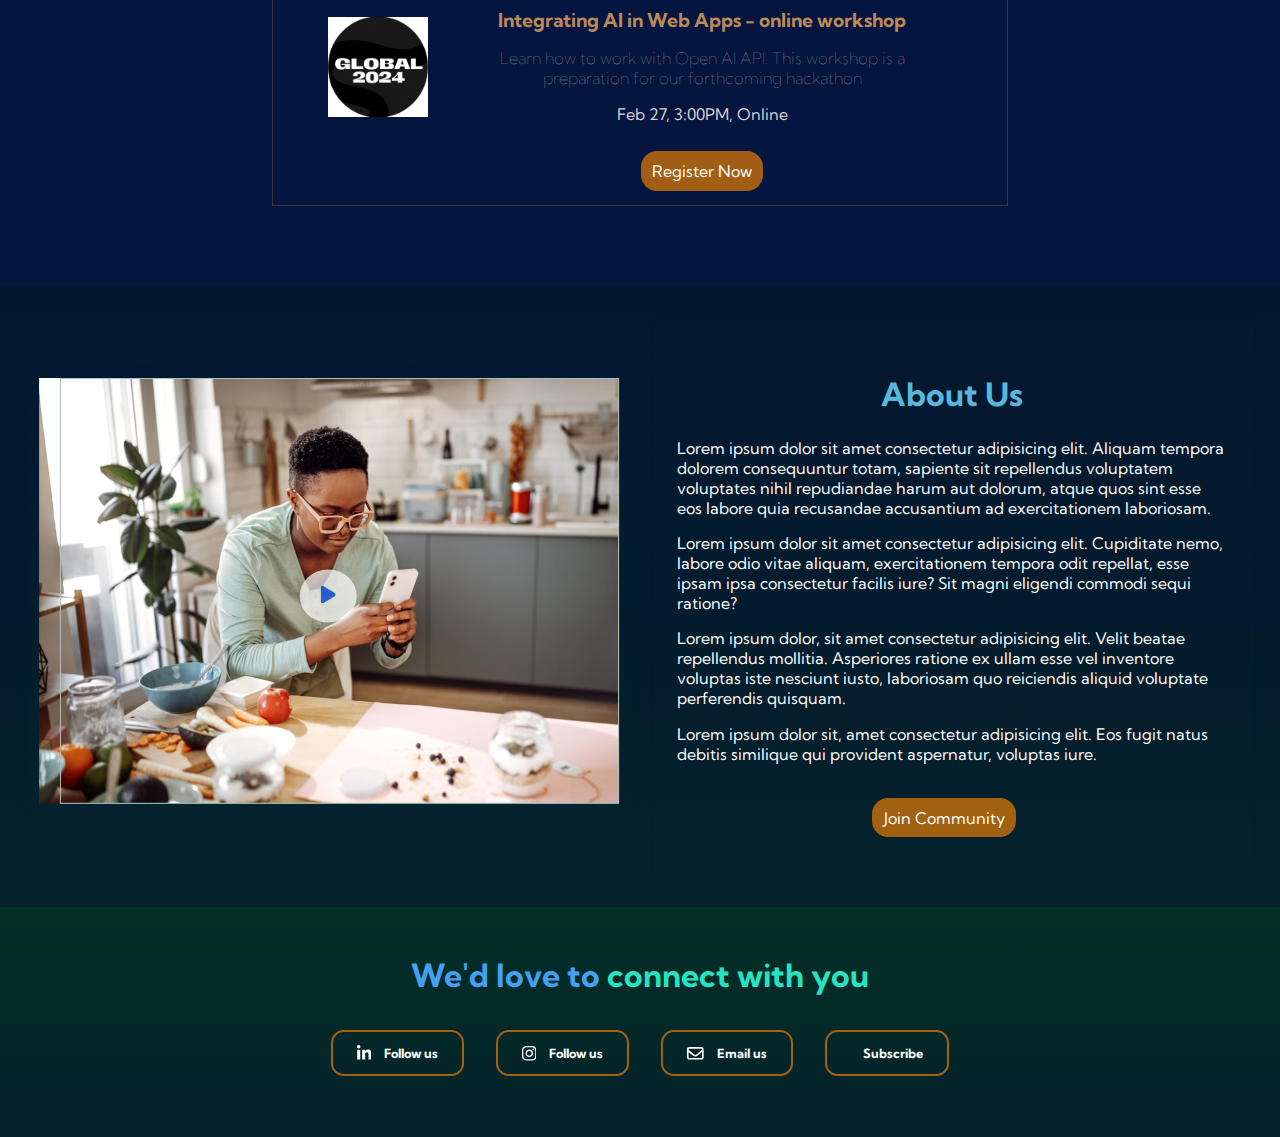
==== commit 404a3491: "_" ====
--- a/index.html
+++ b/index.html
@@ -142,17 +142,23 @@
         <h2 class="secttion-title-main">
           <span class="accent-txt"> We'd love to </span> <span class="accent-txt2">connect with you</span>
          <div class="social-media-links">
-              <a class="social-media-link" href="https://www.linkedin.com/company/info-sec-sages/">
+              <a class="social-media-link" href="https://www.linkedin.com/">
                 <svg xmlns="http://www.w3.org/2000/svg" height="1.3em" viewBox="0 0 448 512"><!--! Font Awesome Free 6.4.0 by @fontawesome - https://fontawesome.com License - https://fontawesome.com/license (Commercial License) Copyright 2023 Fonticons, Inc. --><style>svg{fill:#0e76a8}</style><path d="M100.28 448H7.4V148.9h92.88zM53.79 108.1C24.09 108.1 0 83.5 0 53.8a53.79 53.79 0 0 1 107.58 0c0 29.7-24.1 54.3-53.79 54.3zM447.9 448h-92.68V302.4c0-34.7-.7-79.2-48.29-79.2-48.29 0-55.69 37.7-55.69 76.7V448h-92.78V148.9h89.08v40.8h1.3c12.4-23.5 42.69-48.3 87.88-48.3 94 0 111.28 61.9 111.28 142.3V448z"/></svg>
                 Follow us
               </a>
-              <a class="social-media-link" href="https://instagram.com/infosecsages3?igshid=ZDc4ODBmNjlmNQ==">
+              <a class="social-media-link" href="https://instagram.com/">
                 <svg xmlns="http://www.w3.org/2000/svg" height="1.3em" viewBox="0 0 448 512"><!--! Font Awesome Free 6.4.0 by @fontawesome - https://fontawesome.com License - https://fontawesome.com/license (Commercial License) Copyright 2023 Fonticons, Inc. --><style>svg{fill:#ffffff}</style><path d="M224.1 141c-63.6 0-114.9 51.3-114.9 114.9s51.3 114.9 114.9 114.9S339 319.5 339 255.9 287.7 141 224.1 141zm0 189.6c-41.1 0-74.7-33.5-74.7-74.7s33.5-74.7 74.7-74.7 74.7 33.5 74.7 74.7-33.6 74.7-74.7 74.7zm146.4-194.3c0 14.9-12 26.8-26.8 26.8-14.9 0-26.8-12-26.8-26.8s12-26.8 26.8-26.8 26.8 12 26.8 26.8zm76.1 27.2c-1.7-35.9-9.9-67.7-36.2-93.9-26.2-26.2-58-34.4-93.9-36.2-37-2.1-147.9-2.1-184.9 0-35.8 1.7-67.6 9.9-93.9 36.1s-34.4 58-36.2 93.9c-2.1 37-2.1 147.9 0 184.9 1.7 35.9 9.9 67.7 36.2 93.9s58 34.4 93.9 36.2c37 2.1 147.9 2.1 184.9 0 35.9-1.7 67.7-9.9 93.9-36.2 26.2-26.2 34.4-58 36.2-93.9 2.1-37 2.1-147.8 0-184.8zM398.8 388c-7.8 19.6-22.9 34.7-42.6 42.6-29.5 11.7-99.5 9-132.1 9s-102.7 2.6-132.1-9c-19.6-7.8-34.7-22.9-42.6-42.6-11.7-29.5-9-99.5-9-132.1s-2.6-102.7 9-132.1c7.8-19.6 22.9-34.7 42.6-42.6 29.5-11.7 99.5-9 132.1-9s102.7-2.6 132.1 9c19.6 7.8 34.7 22.9 42.6 42.6 11.7 29.5 9 99.5 9 132.1s2.7 102.7-9 132.1z"/></svg>
                 Follow us
               </a>
-              <a class="social-media-link" href="mailto:contact@infosecsages.com">
+              <a class="social-media-link" href="mailto:softwareskillsnights@gmail.com">
                 <svg xmlns="http://www.w3.org/2000/svg" height="1.3em" viewBox="0 0 512 512"><!--! Font Awesome Free 6.4.0 by @fontawesome - https://fontawesome.com License - https://fontawesome.com/license (Commercial License) Copyright 2023 Fonticons, Inc. --><style>svg{fill:#ffffff}</style><path d="M64 112c-8.8 0-16 7.2-16 16v22.1L220.5 291.7c20.7 17 50.4 17 71.1 0L464 150.1V128c0-8.8-7.2-16-16-16H64zM48 212.2V384c0 8.8 7.2 16 16 16H448c8.8 0 16-7.2 16-16V212.2L322 328.8c-38.4 31.5-93.7 31.5-132 0L48 212.2zM0 128C0 92.7 28.7 64 64 64H448c35.3 0 64 28.7 64 64V384c0 35.3-28.7 64-64 64H64c-35.3 0-64-28.7-64-64V128z"/></svg>
                 Email us
+              </a>
+              <a class="social-media-link" href="http://softwareskillsnights.com">
+                <svg xmlns="http://www.w3.org/2000/svg" viewBox="0 0 576 512">
+                    <!--!Font Awesome Free 6.5.1 by @fontawesome - https://fontawesome.com License - https://fontawesome.com/license/free Copyright 2024 Fonticons, Inc.--> <style>svg{fill:#ffffff}</style> <path d="M549.7 124.1c-6.3-23.7-24.8-42.3-48.3-48.6C458.8 64 288 64 288 64S117.2 64 74.6 75.5c-23.5 6.3-42 24.9-48.3 48.6-11.4 42.9-11.4 132.3-11.4 132.3s0 89.4 11.4 132.3c6.3 23.7 24.8 41.5 48.3 47.8C117.2 448 288 448 288 448s170.8 0 213.4-11.5c23.5-6.3 42-24.2 48.3-47.8 11.4-42.9 11.4-132.3 11.4-132.3s0-89.4-11.4-132.3zm-317.5 213.5V175.2l142.7 81.2-142.7 81.2z"/></svg>
+                    Subscribe
+                
               </a>
          </div>   
         </h2>
--- a/css/styles.css
+++ b/css/styles.css
@@ -46,6 +46,7 @@
     left: 0;
     right: 0;
     background: var(--clr-oxford-blue);
+    z-index: 2000;
 }
 .logo img{
     width: 20px;
@@ -121,6 +122,8 @@
     align-items: center;
     opacity: 0.9;
     padding-bottom: 2rem;
+    z-index: 2000;
+
 }
 /* .side-menu-links{
     display: none;
@@ -331,7 +334,7 @@
     bottom: 0;
     height: 100%;
     width: 100%;
-    z-index: 1000;
+    /* z-index: 1000; */
   }
   /* Make the image responsive */
   /* .video-container iframe {
@@ -374,7 +377,7 @@
 }
 .vimeo-shadowbox--hidden {
   opacity: 0;
-  z-index: -1000;
+  z-index: 1000;
   visibility: hidden;
   pointer-events: none;
 }
@@ -546,6 +549,10 @@
 
 /* ABOUT US SECTION */
 /* START OF WE'D LIKE TO HEAR FROM YOU SECTION */
+/* .thumbnail-image{
+    position: relative;
+    z-index: 1;
+} */
 .follow-us{
     background: linear-gradient(#033025, #052f167b);
 
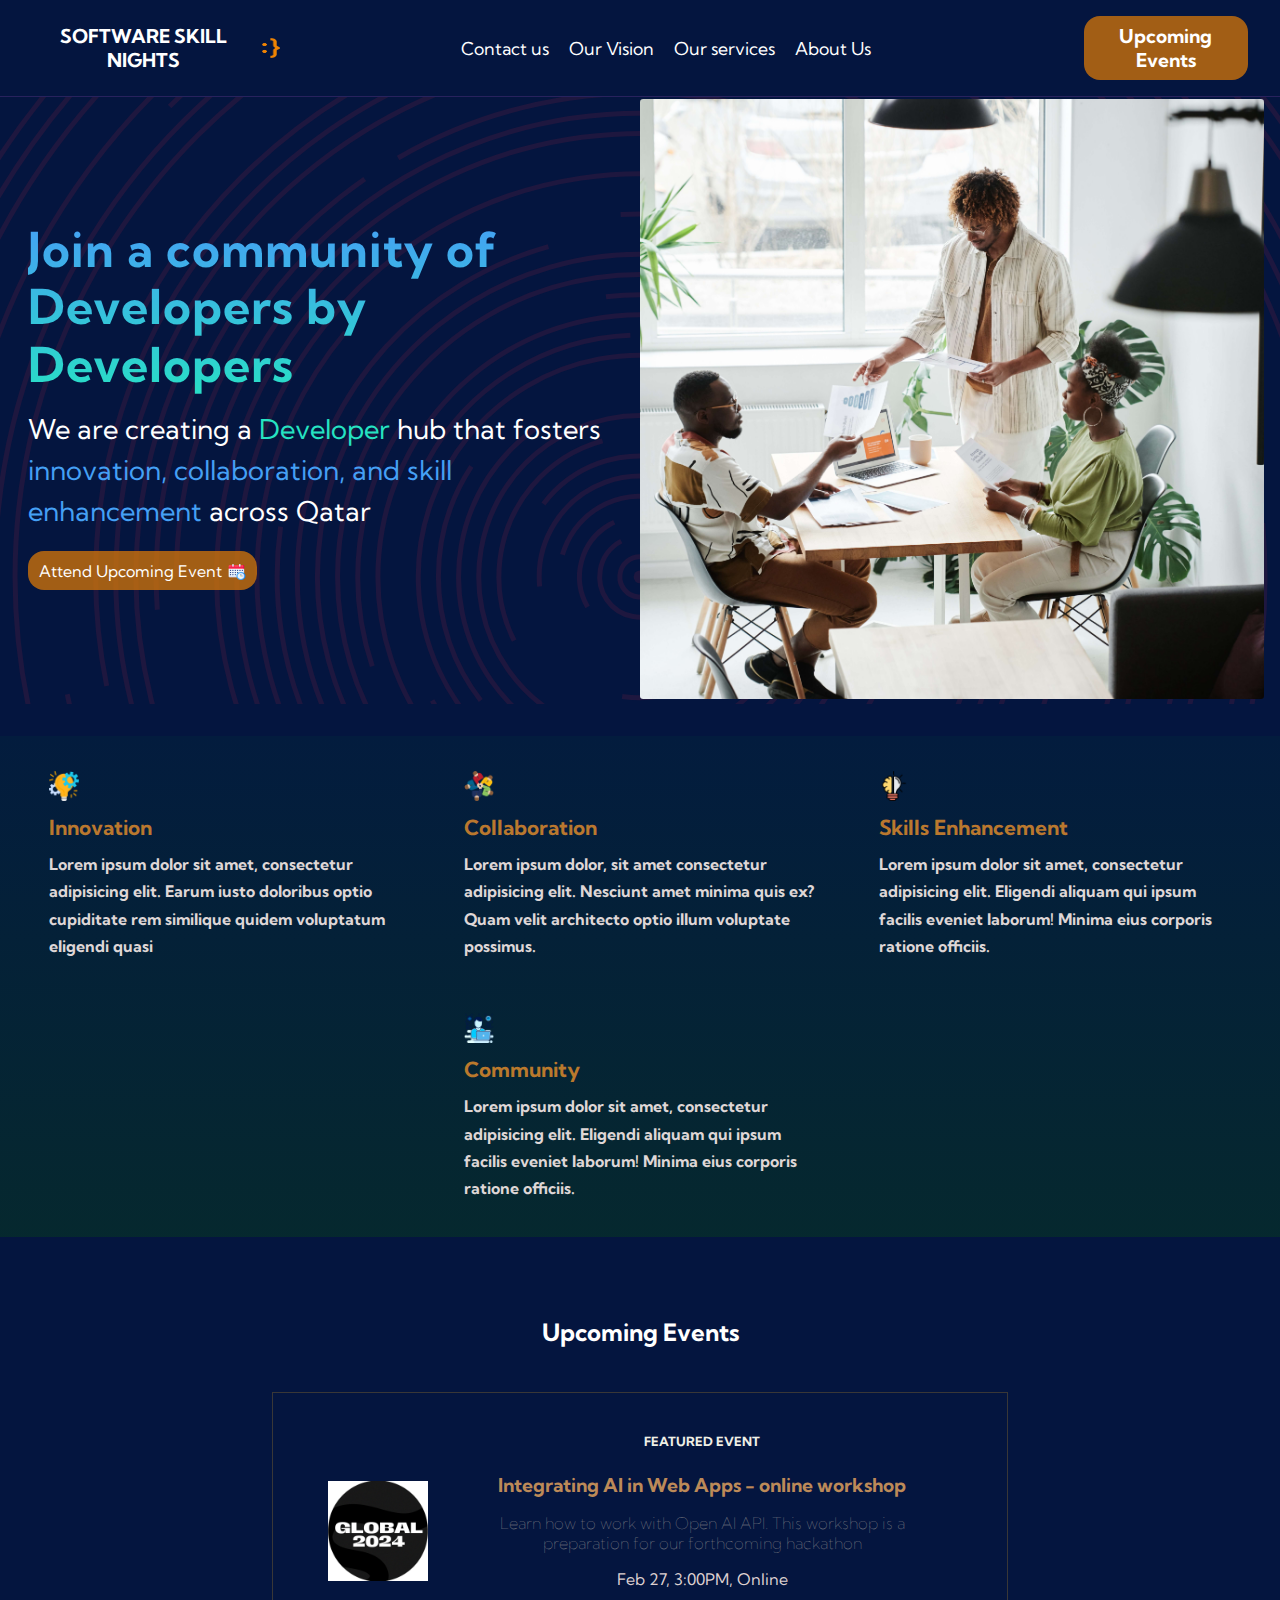
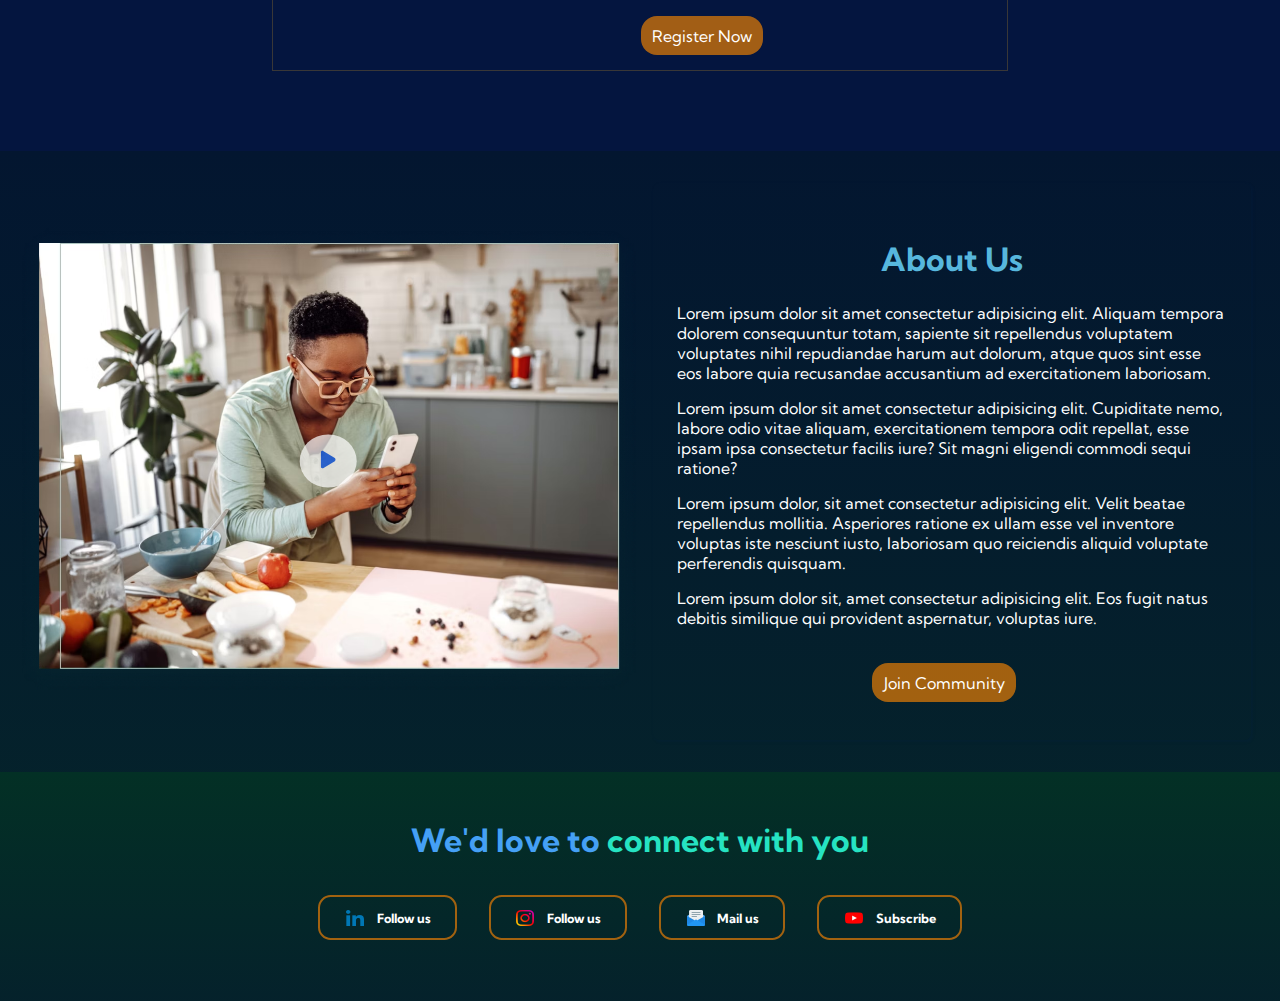
==== commit 26a4e37d: "fixed the icons issue" ====
--- a/index.html
+++ b/index.html
@@ -7,7 +7,8 @@
     <link rel="stylesheet" href="/css/styles.css">
     <!-- <link rel="stylesheet" href="https://cdnjs.cloudflare.com/ajax/libs/font-awesome/6.1.0/css/all.min.css" integrity="sha512-10/jx2EXwxxWqCLX/hHth/vu2KY3jCF70dCQB8TSgNjbCVAC/8vai53GfMDrO2Emgwccf2pJqxct9ehpzG+MTw==" crossorigin="anonymous" referrerpolicy="no-referrer"/> -->
     <!-- <link rel="stylesheet" href="https://cdnjs.cloudflare.com/ajax/libs/font-awesome/6.1.0/css/all.min.css" integrity="sha512-10/jx2EXwxxWqCLX/hHth/vu2KY3jCF70dCQB8TSgNjbCVAC/8vai53GfMDrO2Emgwccf2pJqxct9ehpzG+MTw==" crossorigin="anonymous" referrerpolicy="no-referrer"/> -->
-    <link rel="stylesheet" href="https://cdnjs.cloudflare.com/ajax/libs/font-awesome/6.1.0/css/all.min.css" integrity="sha512-10/jx2EXwxxWqCLX/hHth/vu2KY3jCF70dCQB8TSgNjbCVAC/8vai53GfMDrO2Emgwccf2pJqxct9ehpzG+MTw==" crossorigin="anonymous" referrerpolicy="no-referrer">
+    <!-- <link rel="stylesheet" href="https://cdnjs.cloudflare.com/ajax/libs/font-awesome/6.1.0/css/all.min.css" integrity="sha512-10/jx2EXwxxWqCLX/hHth/vu2KY3jCF70dCQB8TSgNjbCVAC/8vai53GfMDrO2Emgwccf2pJqxct9ehpzG+MTw==" crossorigin="anonymous" referrerpolicy="no-referrer"> -->
+    <link rel="stylesheet" href="https://cdnjs.cloudflare.com/ajax/libs/font-awesome/4.7.0/css/font-awesome.min.css">
     <title>Software Skill Nights</title>
 </head>
 <body>
@@ -52,7 +53,9 @@
                     <span class="accent-txt">innovation, collaboration, and skill enhancement</span> across Qatar
                 </p>
                 <div class="btns">
-                    <a href="#" class="apply-btn">Attend Upcoming Event</a>
+                    <a href="#" class="apply-btn">Attend Upcoming Event
+                        <img class="icon" src="./icons/calendar.png" alt="">
+                    </a>
                     <!-- <a href="#" class="learn-more-btn">Learn More</a> -->
                 </div>
             </div>
@@ -62,25 +65,30 @@
         </section>
 
         <section class="main-benefits-wrapper">
-            <h2 class="section-title">Our Areas of Focus</h2>
+            <!-- <h2 class="section-title">Our Areas of Focus</h2> -->
             <div class="main-benefits-container">
             <div class="main-benefit">
+                <img class="icon-lg" src="./icons/innovation.png" alt="">
               <h3 class="benefit-title">
-                  <i class="fa-solid fa-gem"></i> Innovation </h3>
+                 Innovation </h3>
               <p>Lorem ipsum dolor sit amet, consectetur adipisicing elit. Earum iusto doloribus optio cupiditate 
                   rem similique quidem voluptatum eligendi quasi</p>
             </div>
             <div class="main-benefit">
-              <h3 class="benefit-title"><i class="fa-solid fa-gem"></i> Collaboration </h3>
+                <img class="icon-lg" src="./icons/collaboration.png" alt="">
+              <h3 class="benefit-title">
+                 Collaboration </h3>
              <p>Lorem ipsum dolor, sit amet consectetur adipisicing elit. Nesciunt amet minima quis ex? Quam velit 
               architecto optio illum voluptate possimus.</p>
             </div>
             <div class="main-benefit">
-              <h3 class="benefit-title"><i class="fa-solid fa-gem"></i> Skill Enhancement </h3>
+                <img class="icon-lg" src="./icons/skill.png" alt="">
+              <h3 class="benefit-title"><i class="fa-solid fa-gem"></i> Skills Enhancement </h3>
               <p>Lorem ipsum dolor sit amet, consectetur adipisicing elit. Eligendi aliquam qui ipsum 
                   facilis eveniet laborum! Minima eius corporis ratione officiis.</p>
             </div>
             <div class="main-benefit">
+                <img class="icon-lg" src="./icons/community.png" alt="">
                 <h3 class="benefit-title"><i class="fa-solid fa-gem"></i> Community </h3>
                 <p>Lorem ipsum dolor sit amet, consectetur adipisicing elit. Eligendi aliquam qui ipsum 
                     facilis eveniet laborum! Minima eius corporis ratione officiis.</p>
@@ -142,23 +150,21 @@
         <h2 class="secttion-title-main">
           <span class="accent-txt"> We'd love to </span> <span class="accent-txt2">connect with you</span>
          <div class="social-media-links">
-              <a class="social-media-link" href="https://www.linkedin.com/">
-                <svg xmlns="http://www.w3.org/2000/svg" height="1.3em" viewBox="0 0 448 512"><!--! Font Awesome Free 6.4.0 by @fontawesome - https://fontawesome.com License - https://fontawesome.com/license (Commercial License) Copyright 2023 Fonticons, Inc. --><style>svg{fill:#0e76a8}</style><path d="M100.28 448H7.4V148.9h92.88zM53.79 108.1C24.09 108.1 0 83.5 0 53.8a53.79 53.79 0 0 1 107.58 0c0 29.7-24.1 54.3-53.79 54.3zM447.9 448h-92.68V302.4c0-34.7-.7-79.2-48.29-79.2-48.29 0-55.69 37.7-55.69 76.7V448h-92.78V148.9h89.08v40.8h1.3c12.4-23.5 42.69-48.3 87.88-48.3 94 0 111.28 61.9 111.28 142.3V448z"/></svg>
+            <a class="social-media-link" href="https://www.linkedin.com/">
+                <img class="icon" src="./icons/linkedin.png" alt="">
                 Follow us
               </a>
               <a class="social-media-link" href="https://instagram.com/">
-                <svg xmlns="http://www.w3.org/2000/svg" height="1.3em" viewBox="0 0 448 512"><!--! Font Awesome Free 6.4.0 by @fontawesome - https://fontawesome.com License - https://fontawesome.com/license (Commercial License) Copyright 2023 Fonticons, Inc. --><style>svg{fill:#ffffff}</style><path d="M224.1 141c-63.6 0-114.9 51.3-114.9 114.9s51.3 114.9 114.9 114.9S339 319.5 339 255.9 287.7 141 224.1 141zm0 189.6c-41.1 0-74.7-33.5-74.7-74.7s33.5-74.7 74.7-74.7 74.7 33.5 74.7 74.7-33.6 74.7-74.7 74.7zm146.4-194.3c0 14.9-12 26.8-26.8 26.8-14.9 0-26.8-12-26.8-26.8s12-26.8 26.8-26.8 26.8 12 26.8 26.8zm76.1 27.2c-1.7-35.9-9.9-67.7-36.2-93.9-26.2-26.2-58-34.4-93.9-36.2-37-2.1-147.9-2.1-184.9 0-35.8 1.7-67.6 9.9-93.9 36.1s-34.4 58-36.2 93.9c-2.1 37-2.1 147.9 0 184.9 1.7 35.9 9.9 67.7 36.2 93.9s58 34.4 93.9 36.2c37 2.1 147.9 2.1 184.9 0 35.9-1.7 67.7-9.9 93.9-36.2 26.2-26.2 34.4-58 36.2-93.9 2.1-37 2.1-147.8 0-184.8zM398.8 388c-7.8 19.6-22.9 34.7-42.6 42.6-29.5 11.7-99.5 9-132.1 9s-102.7 2.6-132.1-9c-19.6-7.8-34.7-22.9-42.6-42.6-11.7-29.5-9-99.5-9-132.1s-2.6-102.7 9-132.1c7.8-19.6 22.9-34.7 42.6-42.6 29.5-11.7 99.5-9 132.1-9s102.7-2.6 132.1 9c19.6 7.8 34.7 22.9 42.6 42.6 11.7 29.5 9 99.5 9 132.1s2.7 102.7-9 132.1z"/></svg>
+              <img class="icon" src="/icons/instagram.png" alt="">
                 Follow us
               </a>
-              <a class="social-media-link" href="mailto:softwareskillsnights@gmail.com">
-                <svg xmlns="http://www.w3.org/2000/svg" height="1.3em" viewBox="0 0 512 512"><!--! Font Awesome Free 6.4.0 by @fontawesome - https://fontawesome.com License - https://fontawesome.com/license (Commercial License) Copyright 2023 Fonticons, Inc. --><style>svg{fill:#ffffff}</style><path d="M64 112c-8.8 0-16 7.2-16 16v22.1L220.5 291.7c20.7 17 50.4 17 71.1 0L464 150.1V128c0-8.8-7.2-16-16-16H64zM48 212.2V384c0 8.8 7.2 16 16 16H448c8.8 0 16-7.2 16-16V212.2L322 328.8c-38.4 31.5-93.7 31.5-132 0L48 212.2zM0 128C0 92.7 28.7 64 64 64H448c35.3 0 64 28.7 64 64V384c0 35.3-28.7 64-64 64H64c-35.3 0-64-28.7-64-64V128z"/></svg>
-                Email us
+            <a class="social-media-link" href="https://instagram.com/">
+               <img class="icon" src="/icons/email.png" alt="">
+                Mail us
               </a>
-              <a class="social-media-link" href="http://softwareskillsnights.com">
-                <svg xmlns="http://www.w3.org/2000/svg" viewBox="0 0 576 512">
-                    <!--!Font Awesome Free 6.5.1 by @fontawesome - https://fontawesome.com License - https://fontawesome.com/license/free Copyright 2024 Fonticons, Inc.--> <style>svg{fill:#ffffff}</style> <path d="M549.7 124.1c-6.3-23.7-24.8-42.3-48.3-48.6C458.8 64 288 64 288 64S117.2 64 74.6 75.5c-23.5 6.3-42 24.9-48.3 48.6-11.4 42.9-11.4 132.3-11.4 132.3s0 89.4 11.4 132.3c6.3 23.7 24.8 41.5 48.3 47.8C117.2 448 288 448 288 448s170.8 0 213.4-11.5c23.5-6.3 42-24.2 48.3-47.8 11.4-42.9 11.4-132.3 11.4-132.3s0-89.4-11.4-132.3zm-317.5 213.5V175.2l142.7 81.2-142.7 81.2z"/></svg>
-                    Subscribe
-                
+              <a class="social-media-link" href="https://instagram.com/">
+                <img class="icon" src="/icons/youtube.png" alt="">
+                Subscribe
               </a>
          </div>   
         </h2>
--- a/css/styles.css
+++ b/css/styles.css
@@ -19,6 +19,19 @@
 img{
     max-width: 100%;
 }
+.icon{
+    position: relative;
+    width: 18px;
+    height:16px;
+    margin-left: 0.1rem;
+}
+.apply-btn .icon{
+    top: 0.2rem;
+}
+.icon-lg{
+  width: 30px;
+  /* height: 20px;   */
+}
 a{
     text-decoration: none;
     color: #fff;
@@ -26,6 +39,20 @@
 .section-title{
     text-align: center;
     padding: 1rem;
+}
+.linkedin-icon{
+    fill:#0e76a8;
+}
+.instagram-icon{
+fill: #FCAF45;
+}
+
+.mail-icon{
+    fill: #d07309c7 !important;
+    display: inline-block;
+}
+.youtube-icon{
+fill: #FF0000 !important;
 }
 body{
     background: var(--clr-oxford-blue);
@@ -67,7 +94,7 @@
     color: #fff;
     position: relative;
     text-align: center;
-    border-bottom: 1px solid rgb(40, 34, 93);
+    border-bottom: 1px solid #28225d;
 }
 .nav-links{
     display: grid;
@@ -234,8 +261,8 @@
 gap: 15px;
 /* max-width: 1000px; */
 width: 100%;
-margin: 3rem auto;
-background: linear-gradient(#031630, #052f167b);
+margin: 2rem auto;
+background: linear-gradient(#031c3e, #073d1d7b);
 padding: 1rem;
 }
 .main-benefits-container{
@@ -250,12 +277,13 @@
     width: 100%;
 }
 .main-benefit{
-    background: #0116097b;
-    margin: 1rem;
+    /* background: #0116097b; */
+    /* background: linear-gradient( #094d3b7b,#031c30); */
+    /* margin: 1rem; */
     /* width: 100%; */
     min-width: 300px;
     max-width: 400px;
-    padding: 2rem 1.5rem;
+    padding: 1.2rem 1.5rem;
     line-height: 1.7;
     color: #ded6d6;
     font-weight: bolder;
@@ -265,6 +293,8 @@
 }
 .benefit-title{
     font-size: 1.3rem;
+    color: #ed922bc7;
+    margin-bottom: 0.4rem;
 }
 
 /*START OF FEATURED EVENT SECTION */
@@ -580,6 +610,7 @@
 border: 2px solid #d07309c7;
 padding: 0.8rem 1.5rem;
 border-radius: 0.8rem;
+/* justify-content: space-between; */
 }
 
 /* END OF FEATURED EVENT SECTION */
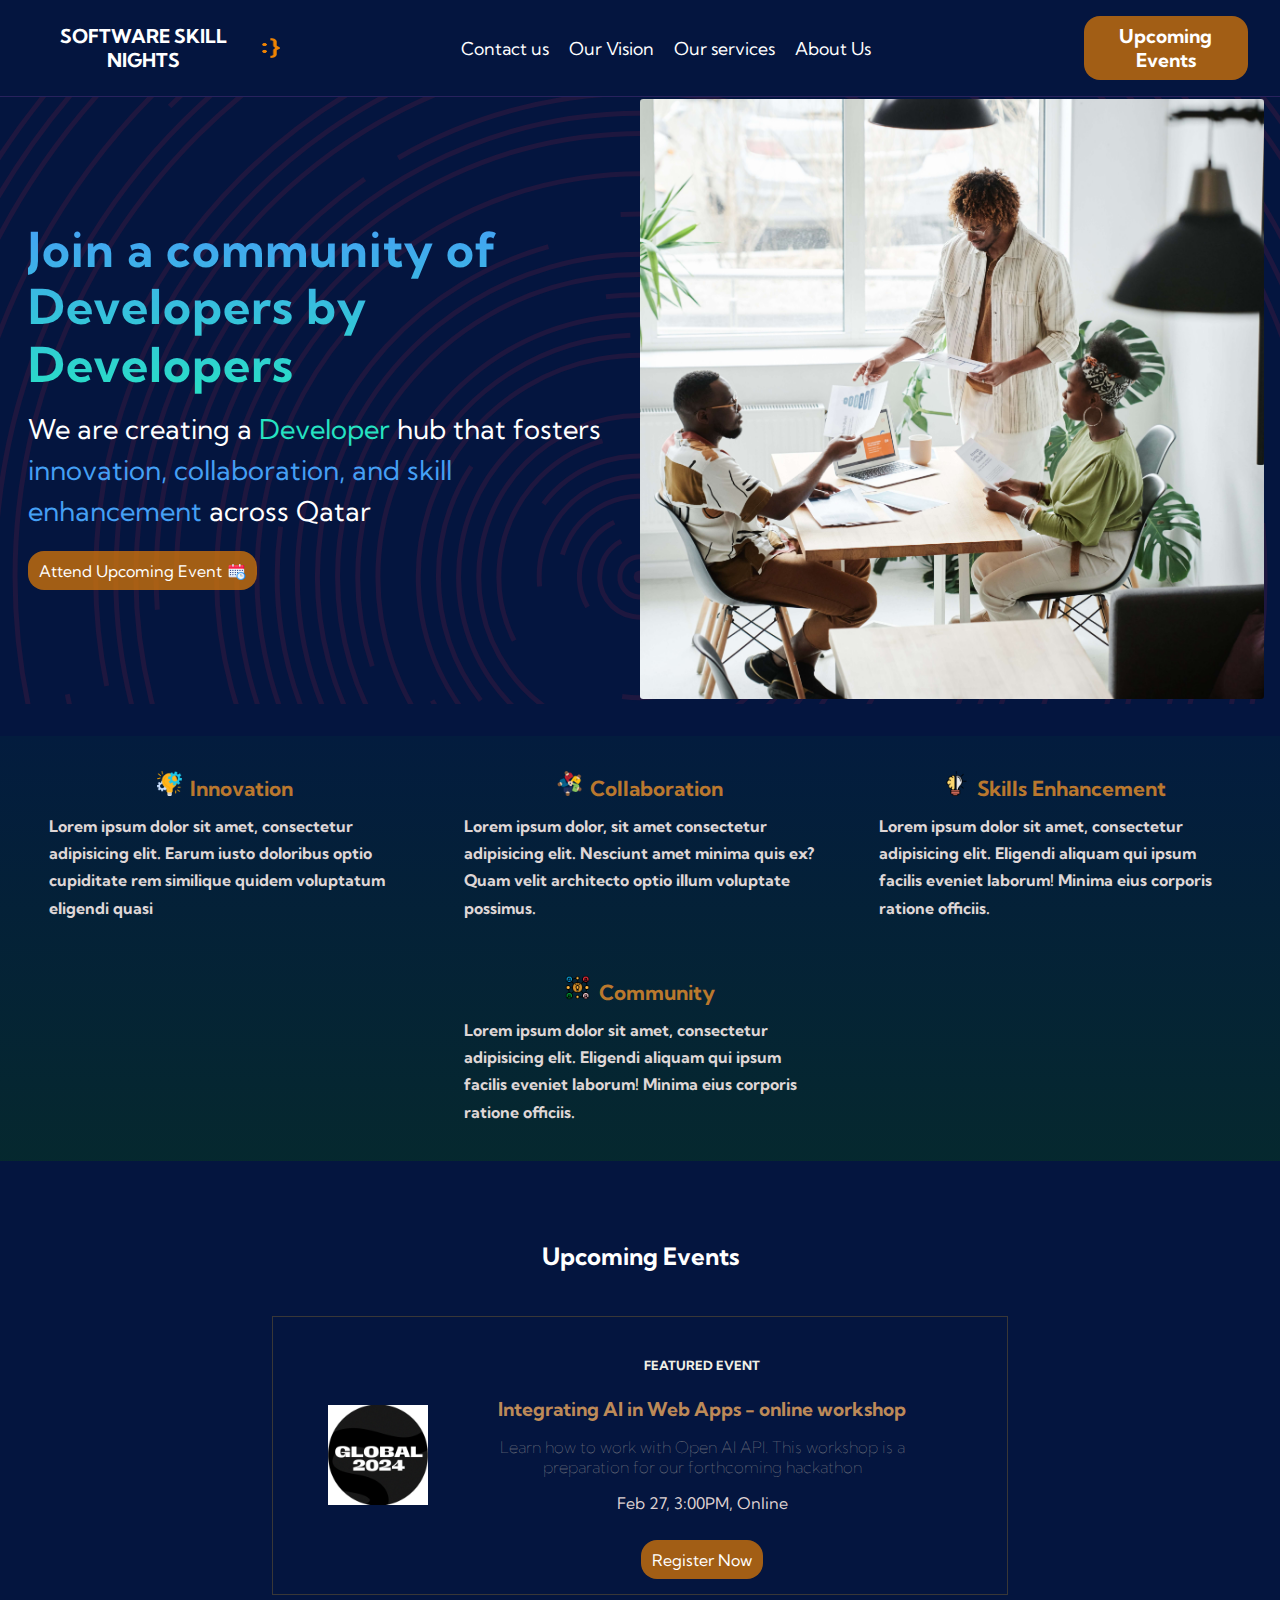
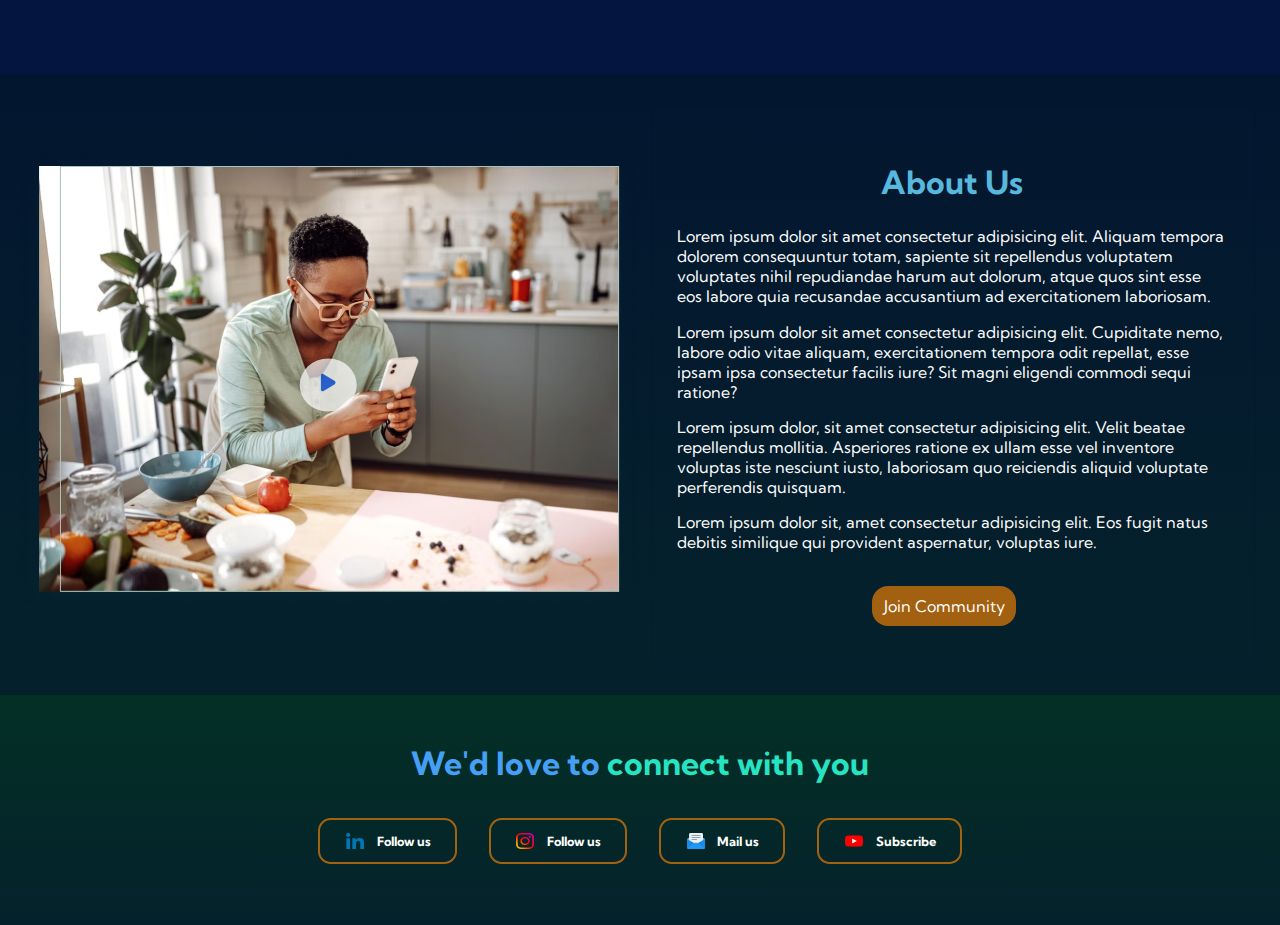
==== commit ce710993: "added real links to social media" ====
--- a/index.html
+++ b/index.html
@@ -68,28 +68,32 @@
             <!-- <h2 class="section-title">Our Areas of Focus</h2> -->
             <div class="main-benefits-container">
             <div class="main-benefit">
+              <h3 class="benefit-title">
                 <img class="icon-lg" src="./icons/innovation.png" alt="">
-              <h3 class="benefit-title">
+
                  Innovation </h3>
               <p>Lorem ipsum dolor sit amet, consectetur adipisicing elit. Earum iusto doloribus optio cupiditate 
                   rem similique quidem voluptatum eligendi quasi</p>
             </div>
             <div class="main-benefit">
+              <h3 class="benefit-title">
                 <img class="icon-lg" src="./icons/collaboration.png" alt="">
-              <h3 class="benefit-title">
+
                  Collaboration </h3>
              <p>Lorem ipsum dolor, sit amet consectetur adipisicing elit. Nesciunt amet minima quis ex? Quam velit 
               architecto optio illum voluptate possimus.</p>
             </div>
             <div class="main-benefit">
+              <h3 class="benefit-title">
                 <img class="icon-lg" src="./icons/skill.png" alt="">
-              <h3 class="benefit-title"><i class="fa-solid fa-gem"></i> Skills Enhancement </h3>
+                Skills Enhancement </h3>
               <p>Lorem ipsum dolor sit amet, consectetur adipisicing elit. Eligendi aliquam qui ipsum 
                   facilis eveniet laborum! Minima eius corporis ratione officiis.</p>
             </div>
             <div class="main-benefit">
+                <h3 class="benefit-title">
                 <img class="icon-lg" src="./icons/community.png" alt="">
-                <h3 class="benefit-title"><i class="fa-solid fa-gem"></i> Community </h3>
+                    Community </h3>
                 <p>Lorem ipsum dolor sit amet, consectetur adipisicing elit. Eligendi aliquam qui ipsum 
                     facilis eveniet laborum! Minima eius corporis ratione officiis.</p>
               </div>
@@ -150,19 +154,19 @@
         <h2 class="secttion-title-main">
           <span class="accent-txt"> We'd love to </span> <span class="accent-txt2">connect with you</span>
          <div class="social-media-links">
-            <a class="social-media-link" href="https://www.linkedin.com/">
+            <a class="social-media-link" href="https://www.linkedin.com/company/softwareskillnights">
                 <img class="icon" src="./icons/linkedin.png" alt="">
                 Follow us
               </a>
-              <a class="social-media-link" href="https://instagram.com/">
+              <a class="social-media-link" href="https://www.instagram.com/softwareskillnights/">
               <img class="icon" src="/icons/instagram.png" alt="">
                 Follow us
               </a>
-            <a class="social-media-link" href="https://instagram.com/">
+            <a class="social-media-link" href="mailto:softwareskillsnights@gmail.com">
                <img class="icon" src="/icons/email.png" alt="">
                 Mail us
               </a>
-              <a class="social-media-link" href="https://instagram.com/">
+              <a class="social-media-link" href="https://www.youtube.com/@SoftwareSkillsNights">
                 <img class="icon" src="/icons/youtube.png" alt="">
                 Subscribe
               </a>
--- a/css/styles.css
+++ b/css/styles.css
@@ -29,7 +29,9 @@
     top: 0.2rem;
 }
 .icon-lg{
-  width: 30px;
+  width: 25px;
+  position: relative;
+  margin-right: 0.2rem;
   /* height: 20px;   */
 }
 a{
@@ -282,6 +284,7 @@
     /* margin: 1rem; */
     /* width: 100%; */
     min-width: 300px;
+    display: flex;
     max-width: 400px;
     padding: 1.2rem 1.5rem;
     line-height: 1.7;
@@ -289,12 +292,17 @@
     font-weight: bolder;
     border-radius: 1rem;
     justify-self: center;
+    justify-content: center;
     /* max-width: 1200px; */
+    flex-direction: column;
+    align-items: center;
+    justify-items: center;
 }
 .benefit-title{
     font-size: 1.3rem;
     color: #ed922bc7;
     margin-bottom: 0.4rem;
+    text-align: center;
 }
 
 /*START OF FEATURED EVENT SECTION */
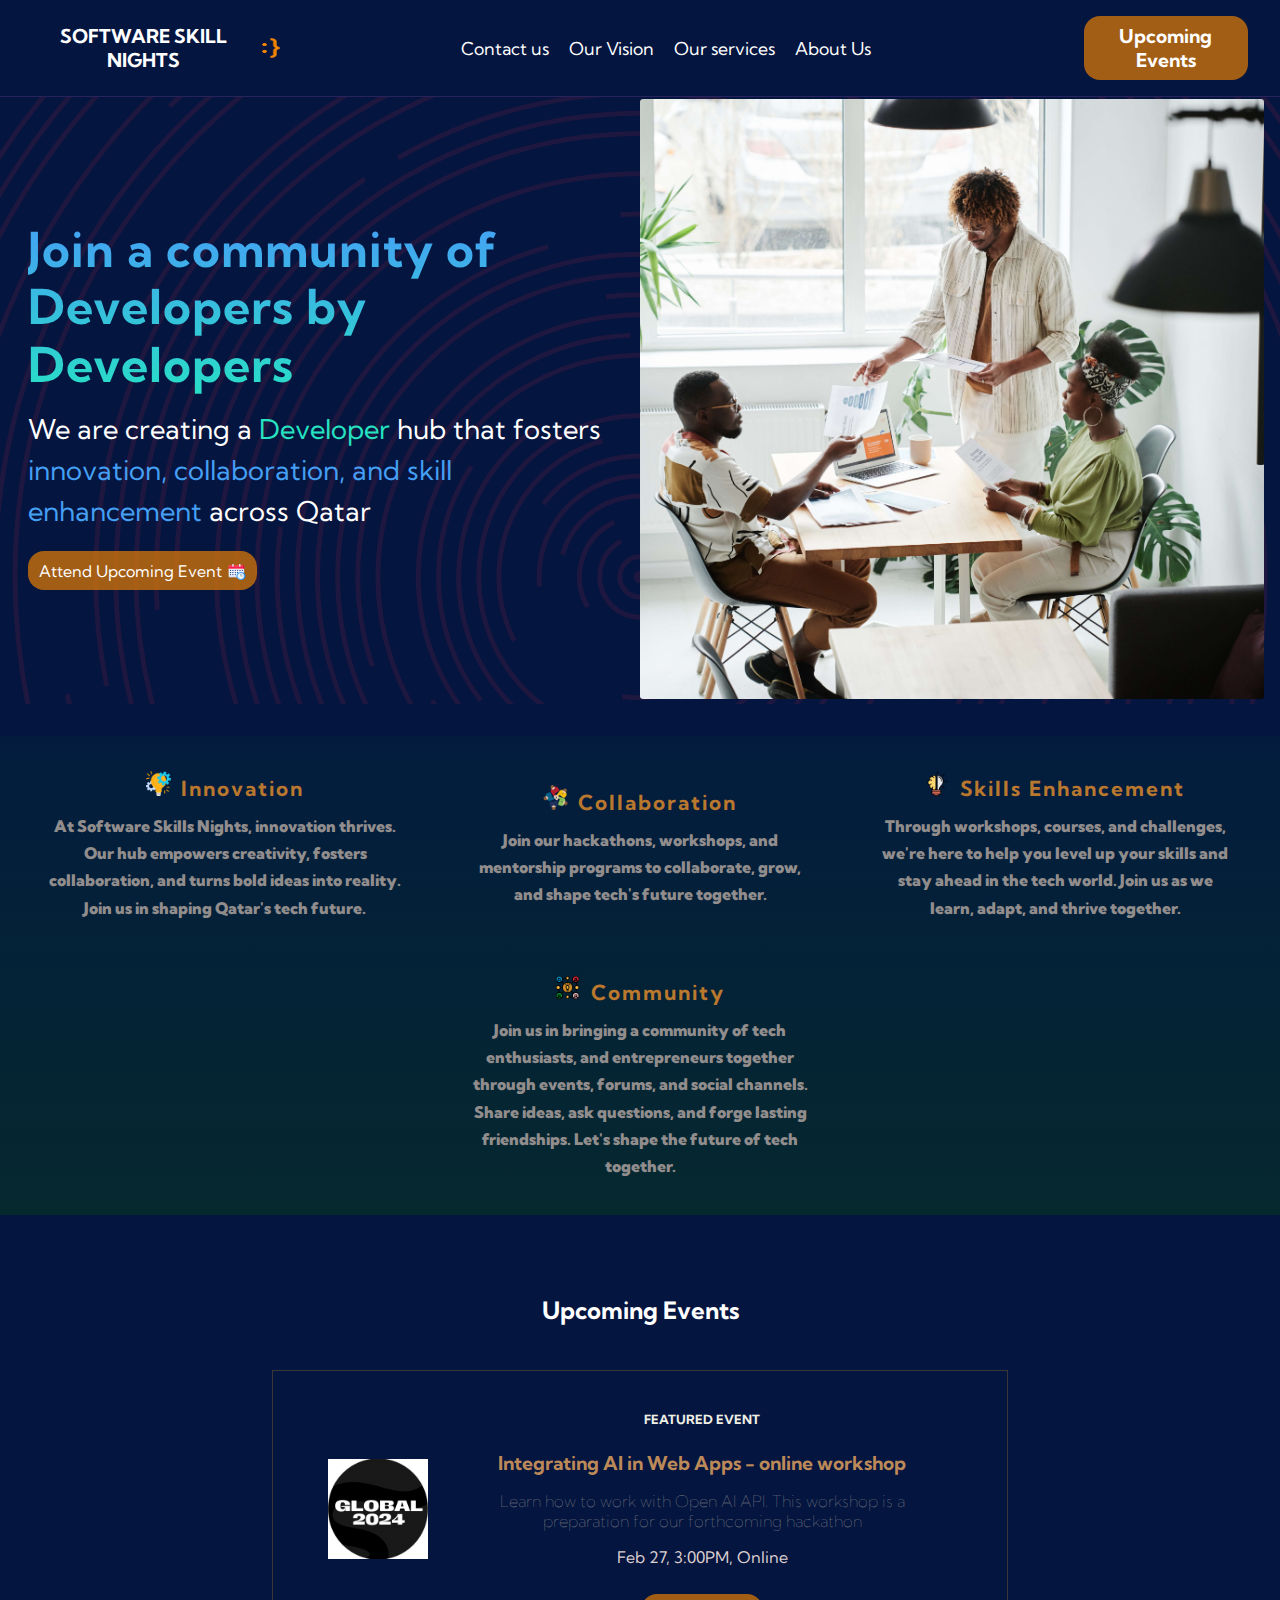
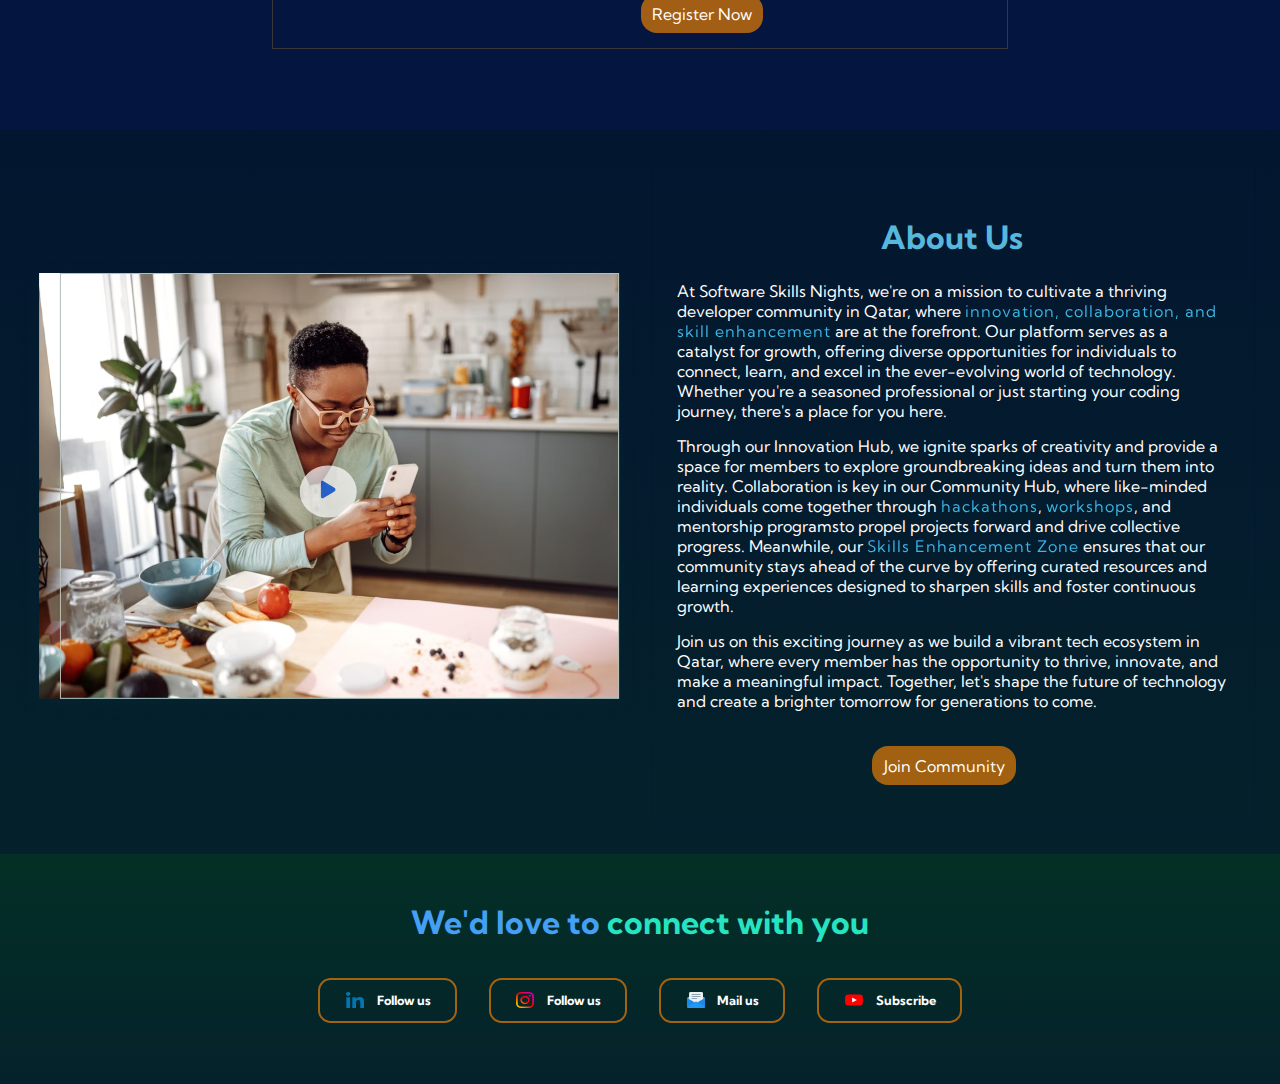
==== commit 948dbf60: "_" ====
--- a/index.html
+++ b/index.html
@@ -72,30 +72,33 @@
                 <img class="icon-lg" src="./icons/innovation.png" alt="">
 
                  Innovation </h3>
-              <p>Lorem ipsum dolor sit amet, consectetur adipisicing elit. Earum iusto doloribus optio cupiditate 
-                  rem similique quidem voluptatum eligendi quasi</p>
+              <p>At Software Skills Nights, innovation thrives. Our hub empowers creativity, fosters collaboration, 
+                and turns bold ideas into reality. Join us in shaping Qatar's tech future.</p>
             </div>
             <div class="main-benefit">
               <h3 class="benefit-title">
                 <img class="icon-lg" src="./icons/collaboration.png" alt="">
 
                  Collaboration </h3>
-             <p>Lorem ipsum dolor, sit amet consectetur adipisicing elit. Nesciunt amet minima quis ex? Quam velit 
-              architecto optio illum voluptate possimus.</p>
+             <p>
+                Join our hackathons, workshops, and mentorship programs to collaborate, grow, and shape tech's future together.
+            </p>
             </div>
             <div class="main-benefit">
               <h3 class="benefit-title">
                 <img class="icon-lg" src="./icons/skill.png" alt="">
                 Skills Enhancement </h3>
-              <p>Lorem ipsum dolor sit amet, consectetur adipisicing elit. Eligendi aliquam qui ipsum 
-                  facilis eveniet laborum! Minima eius corporis ratione officiis.</p>
+              <p>Through workshops, courses, and challenges, we're here to help you level up your 
+                skills and stay ahead in the tech world.
+                 Join us as we learn, adapt, and thrive together.</p>
             </div>
             <div class="main-benefit">
                 <h3 class="benefit-title">
                 <img class="icon-lg" src="./icons/community.png" alt="">
                     Community </h3>
-                <p>Lorem ipsum dolor sit amet, consectetur adipisicing elit. Eligendi aliquam qui ipsum 
-                    facilis eveniet laborum! Minima eius corporis ratione officiis.</p>
+                <p>Join us in bringing a community of tech enthusiasts, and entrepreneurs 
+                    together through events, forums, and social channels. Share ideas, ask
+                     questions, and forge lasting friendships. Let's shape the future of tech together.</p>
               </div>
         </div>
         </section>
@@ -138,10 +141,21 @@
         <div class="about-ebook-txt" id="about-us">
             <!-- <p class="small-title">10 Years in One Book</p> -->
             <h2 class="big-title">About Us</h2>
-            <p>Lorem ipsum dolor sit amet consectetur adipisicing elit. Aliquam tempora dolorem consequuntur totam, sapiente sit repellendus voluptatem voluptates nihil repudiandae harum aut dolorum, atque quos sint esse eos labore quia recusandae accusantium ad exercitationem laboriosam. </p>
-            <p>Lorem ipsum dolor sit amet consectetur adipisicing elit. Cupiditate nemo, labore odio vitae aliquam, exercitationem tempora odit repellat, esse ipsam ipsa consectetur facilis iure? Sit magni eligendi commodi sequi ratione? </p>
-            <p>Lorem ipsum dolor, sit amet consectetur adipisicing elit. Velit beatae repellendus mollitia. Asperiores ratione ex ullam esse vel inventore voluptas iste nesciunt iusto, laboriosam quo reiciendis aliquid voluptate perferendis quisquam.</p>
-            <p>Lorem ipsum dolor sit, amet consectetur adipisicing elit. Eos fugit natus debitis similique qui provident aspernatur, voluptas iure.</p>
+            <p>
+                At Software Skills Nights, we're on a mission to cultivate a thriving developer 
+                community in Qatar, where <span class="highlighted-txt"> innovation, collaboration, and skill enhancement</span> are at the forefront.
+                 Our platform serves as a catalyst for growth, offering diverse opportunities for individuals to connect,
+                  learn, and excel in the ever-evolving world of technology.
+                 Whether you're a seasoned professional or just starting your coding journey, there's a place for you here.
+            </p>
+            <p>Through our Innovation Hub, we ignite sparks of creativity and provide a space for
+                 members to explore groundbreaking ideas and turn them into reality.
+                  Collaboration is key in our Community Hub, where like-minded individuals come
+                   together through <span class="highlighted-txt">hackathons</span>, <span class="highlighted-txt">workshops</span>, and <span>mentorship programs</span>to propel projects 
+                   forward and drive collective progress. Meanwhile, our <span class="highlighted-txt">Skills Enhancement Zone</span> ensures that our community stays ahead of the curve by offering curated resources and learning experiences designed to sharpen skills and foster continuous growth.
+            </p>
+            <p>Join us on this exciting journey as we build a vibrant tech ecosystem in Qatar, where every member has the opportunity to thrive, innovate, and make a meaningful impact. Together, let's shape the future of
+                 technology and create a brighter tomorrow for generations to come. </p>
             <!-- <a  class="after-txt-btn" id="open-contact-us">Join Community</a>  -->
             <div class="btns">
                 <a href="#" class="apply-btn">Join Community</a>
--- a/css/styles.css
+++ b/css/styles.css
@@ -34,6 +34,14 @@
   margin-right: 0.2rem;
   /* height: 20px;   */
 }
+.highlighted-txt{
+    padding-bottom: 1rem;
+    letter-spacing: 1px;
+    background: -webkit-linear-gradient(#45a0f5, #26e3c2);
+    -webkit-background-clip: text;
+    -webkit-text-fill-color: transparent;
+}
+
 a{
     text-decoration: none;
     color: #fff;
@@ -303,8 +311,13 @@
     color: #ed922bc7;
     margin-bottom: 0.4rem;
     text-align: center;
-}
-
+    letter-spacing: 2px;
+}
+.main-benefit p {
+    text-align: center;
+    color: #928d8d;
+    font-weight: bolder;
+}
 /*START OF FEATURED EVENT SECTION */
 .upcoming-event{
     margin: 1.2rem auto;
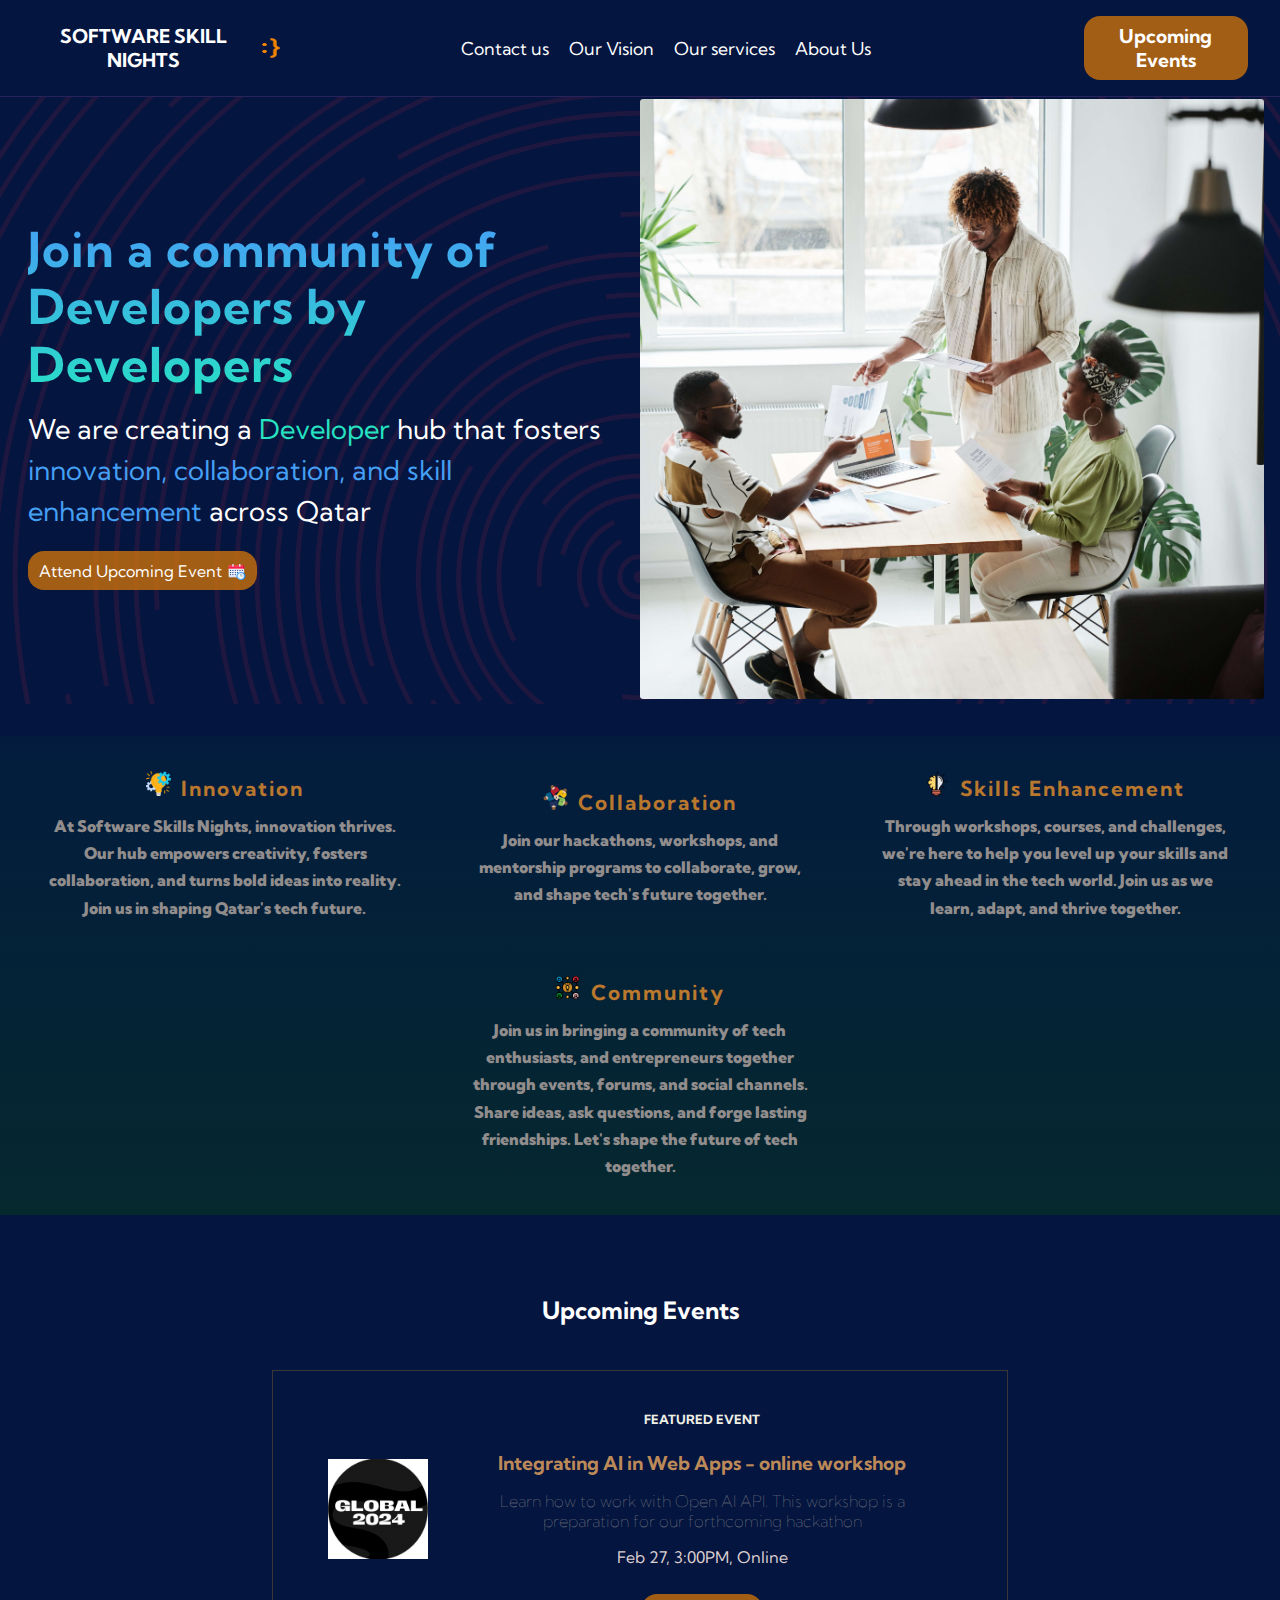
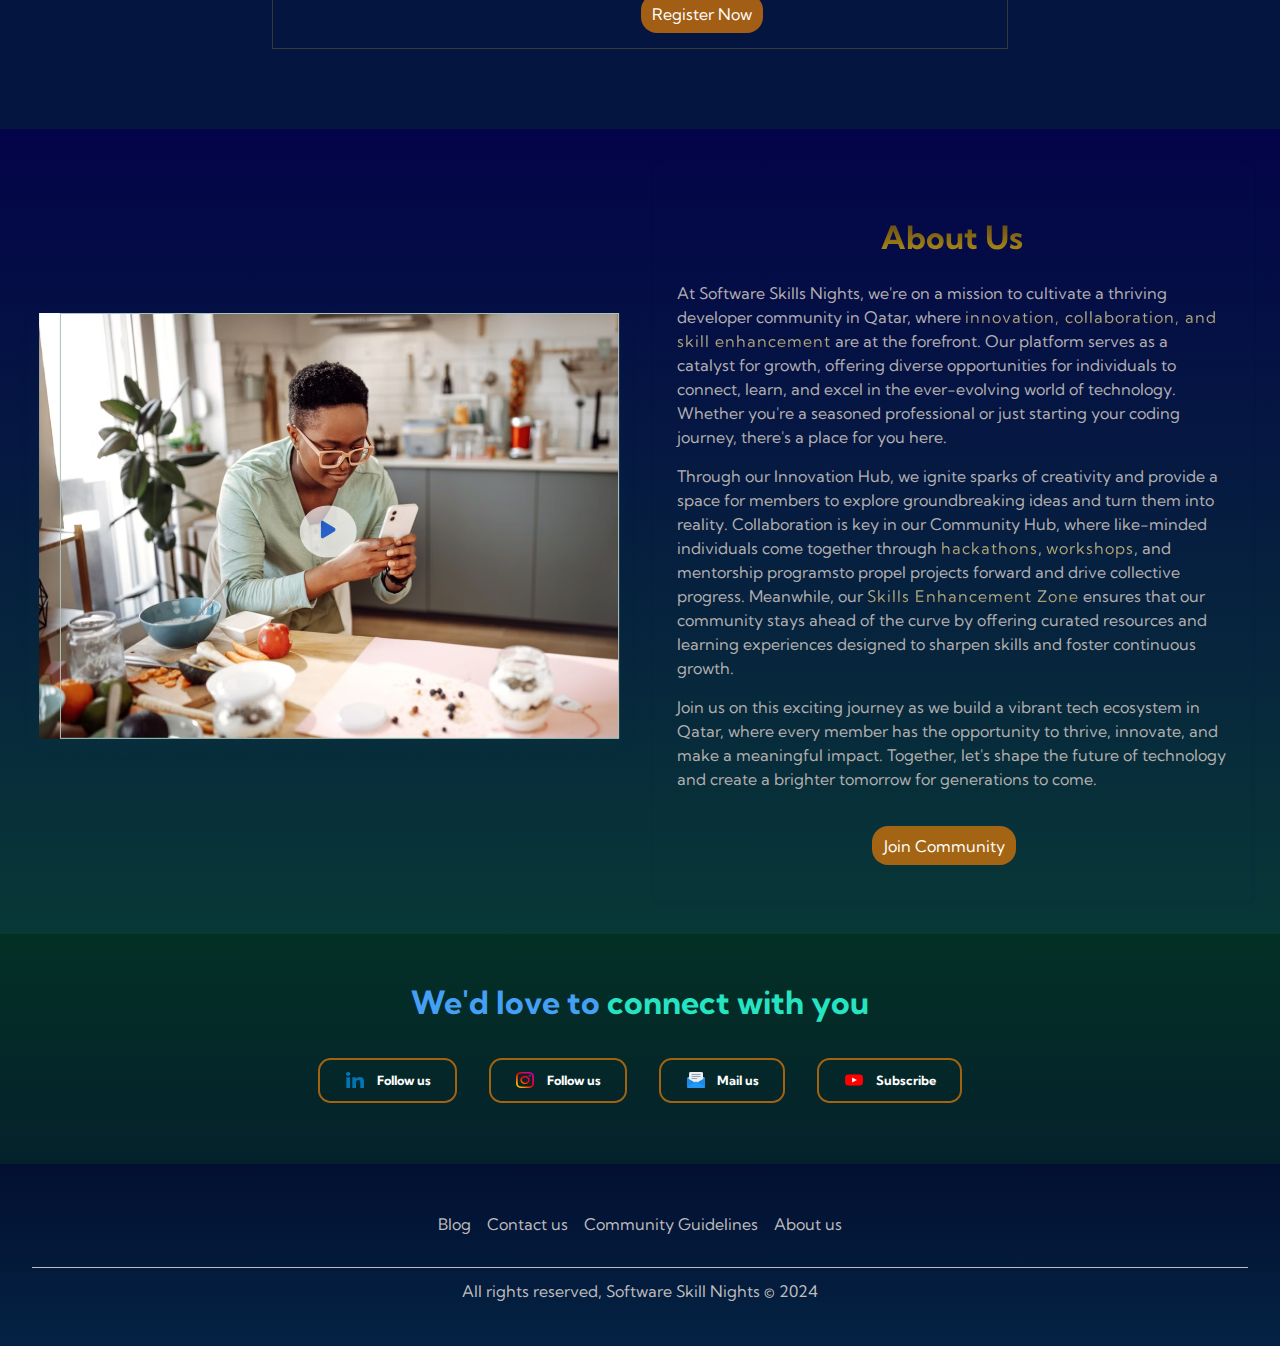
==== commit f86e78d2: "_" ====
--- a/index.html
+++ b/index.html
@@ -188,7 +188,35 @@
         </h2>
     </section>
 </main>
-
+<footer>
+    <section>
+    <!-- <div class="social-media-links">
+       <p>Connect with us</p>
+       <div class="social-media-icons">
+        <a  href="https://www.linkedin.com/company/softwareskillnights">
+            <img class="icon" src="./icons/linkedin.png" alt=""></a>
+       </div>
+       <a href="https://www.instagram.com/softwareskillnights/">
+        <img class="icon" src="/icons/instagram.png" alt="">
+        </a>
+      <a href="mailto:softwareskillsnights@gmail.com">
+         <img class="icon" src="/icons/email.png" alt="">
+        </a>
+        <a href="https://www.youtube.com/@SoftwareSkillsNights">
+          <img class="icon" src="/icons/youtube.png" alt="">
+        </a> 
+    </div> -->
+    <div class="important-links">
+        <a href="#">Blog</a>
+        <a href="#">Contact us</a>
+        <a href="#">Community Guidelines</a>
+        <a href="#">About us</a>
+    </div>
+</section>
+<div class="copyright">
+    <p>All rights reserved, Software Skill Nights &copy; 2024</p>
+</div>
+</footer>
 
 <script src="/js/index.js"></script>
 </body>
--- a/css/styles.css
+++ b/css/styles.css
@@ -37,7 +37,7 @@
 .highlighted-txt{
     padding-bottom: 1rem;
     letter-spacing: 1px;
-    background: -webkit-linear-gradient(#45a0f5, #26e3c2);
+    background: -webkit-linear-gradient(#b9c6a9, #d07309c7);
     -webkit-background-clip: text;
     -webkit-text-fill-color: transparent;
 }
@@ -491,7 +491,8 @@
   }
   .ebook-section{
       /* background: #080924; */
-    background: linear-gradient(#031630, #052f167b);
+    /* background: linear-gradient(#031630, #052f167b); */
+      background: linear-gradient(#030349, #0d5e2d7b);
       align-items: center;
       justify-items: center;
   }
@@ -512,6 +513,10 @@
   }
   .about-ebook-txt p{
       max-width: 550px;
+      color: #b3afaf;
+      /* letter-spacing: 1.2px; */
+      line-height: 1.5;
+
   }
   .about-ebook-txt>*{
       margin-bottom: 0.95rem;
@@ -523,7 +528,10 @@
   }
   .about-ebook-txt h2{
       font-size:2rem;
-      color: #57b7dd;
+      /* color: #57b7dd; */
+      background: -webkit-linear-gradient(#533d16, #ba9614);
+      -webkit-background-clip: text;
+      -webkit-text-fill-color: transparent;
       margin: 1.5rem 1rem;
   }
   .purchase-ebook-items{
@@ -633,9 +641,38 @@
 border-radius: 0.8rem;
 /* justify-content: space-between; */
 }
-
+footer{
+    padding: 2rem;
+    background: linear-gradient(#030f30, #04324a7b);
+
+}
+.important-links{
+    display: flex;
+    gap: 1rem;
+    flex-wrap: wrap;
+    padding: 1rem;
+    justify-content: center;
+    align-items: center;
+    color: #bebcbc;
+}
+.important-links a{
+    color: #bebcbc;
+    transition: 200ms ease-in;
+}
+.important-links a:hover{
+    color: #efecec;
+}
+
+.copyright{
+    display: flex;
+    justify-content: center;
+    /* padding: 1rem; */
+    border-top: 1px solid #bebcbc;
+    padding: 0.8rem 1rem;
+    color: #bebcbc;
+    margin-top: 1rem;
+}
 /* END OF FEATURED EVENT SECTION */
-
 
 /* media queries */
 @media(max-width:800px){
@@ -672,37 +709,4 @@
     .hero-img img{
         max-height: 380px;
     }
-}
-
-/* START OF PRICING PLANS SECTION */
-.titles{
-  text-align: center;
-  padding-bottom: 2rem;
-  display: flex;
-  justify-content: center;
-  justify-items: center;
-  align-items: center;
-  flex-direction: column;
-}
-.titles p{
-    padding: 0.5rem;
-    max-width: 600px;
-}
-
-/* hide scroll bars on chrome */
-.technologies-used::-webkit-scrollbar {
-    display: none;
-  }
-.technologies-used{
-    -ms-overflow-style: none;  /* IE and Edge */
-    scrollbar-width: none;  /* Firefox */
-  }  
-/* END OF PRICING PLANS SECTION */
-
-/* make side menu disappear on big screens if open */
-@media(min-width:800px){
-    .side-menu-links{
-    transform: translateX(100%);
-    }   
-}
-/* end of media queries */
+}